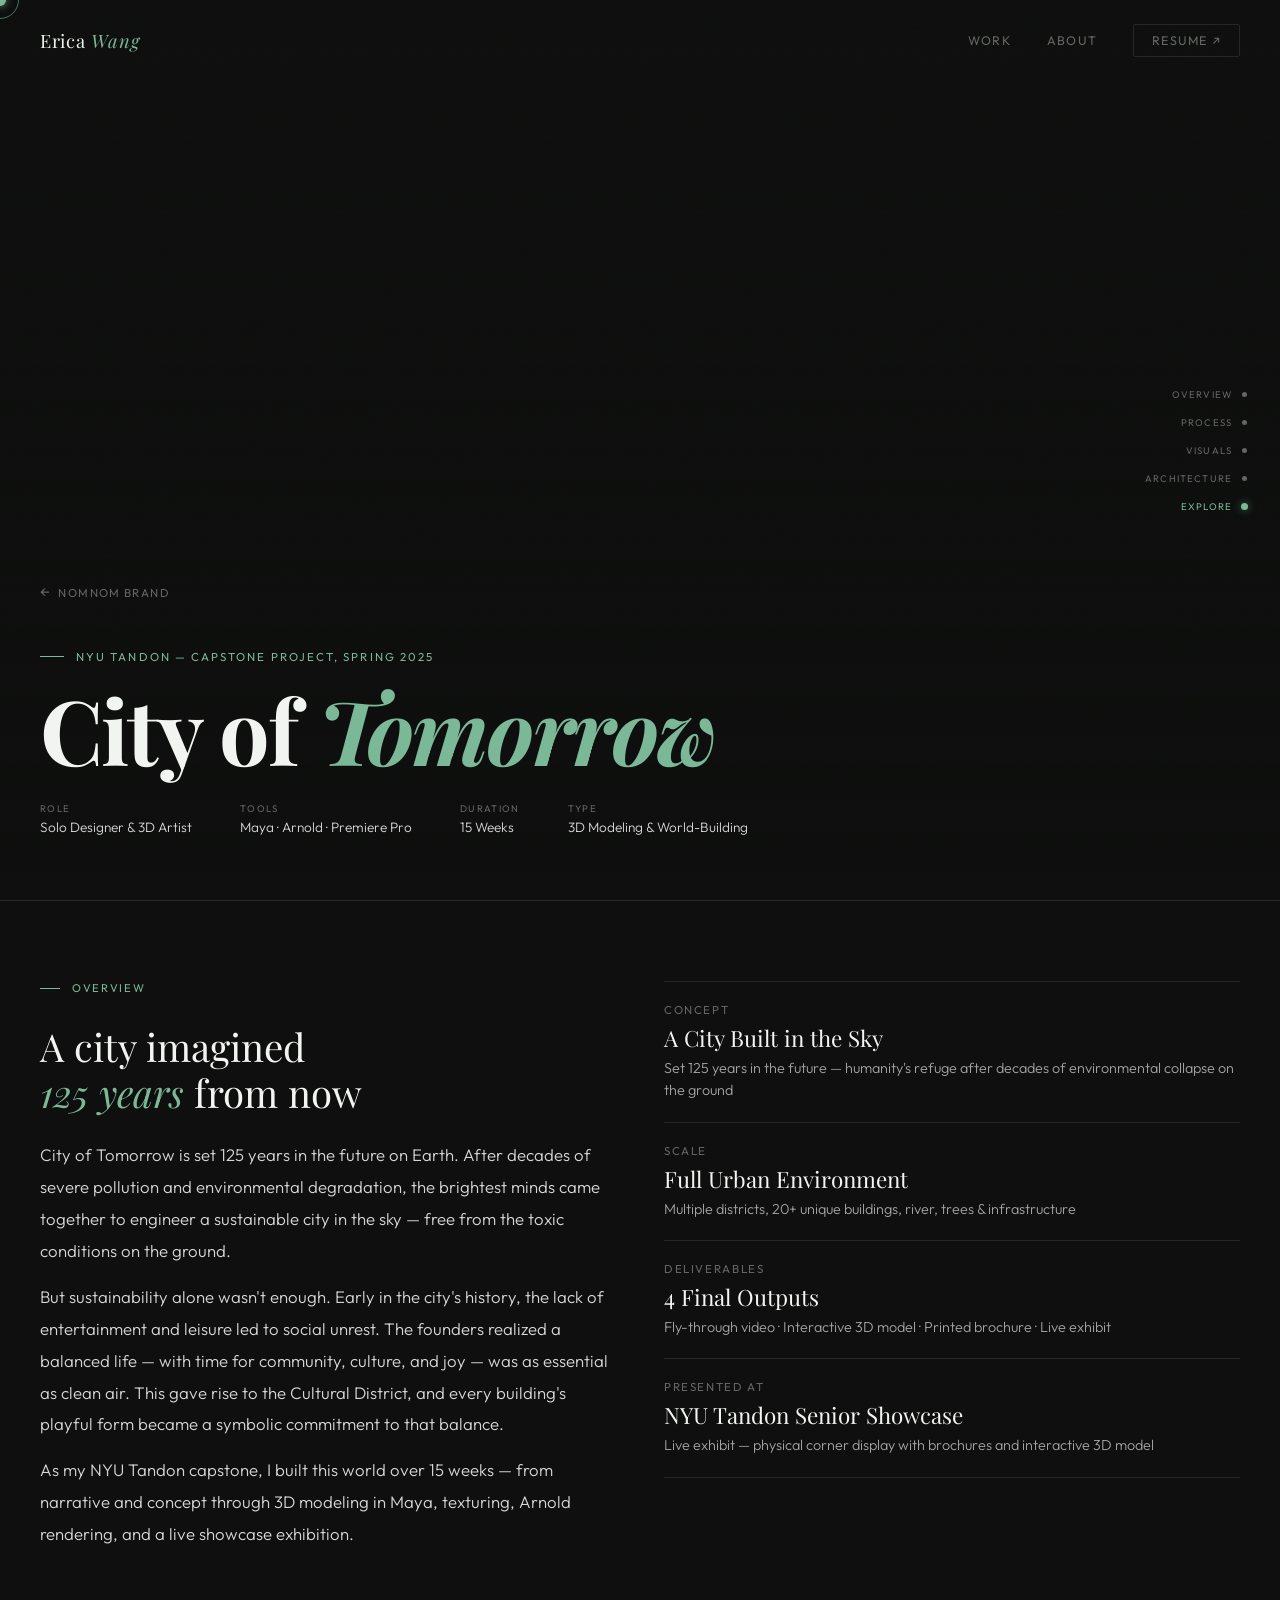
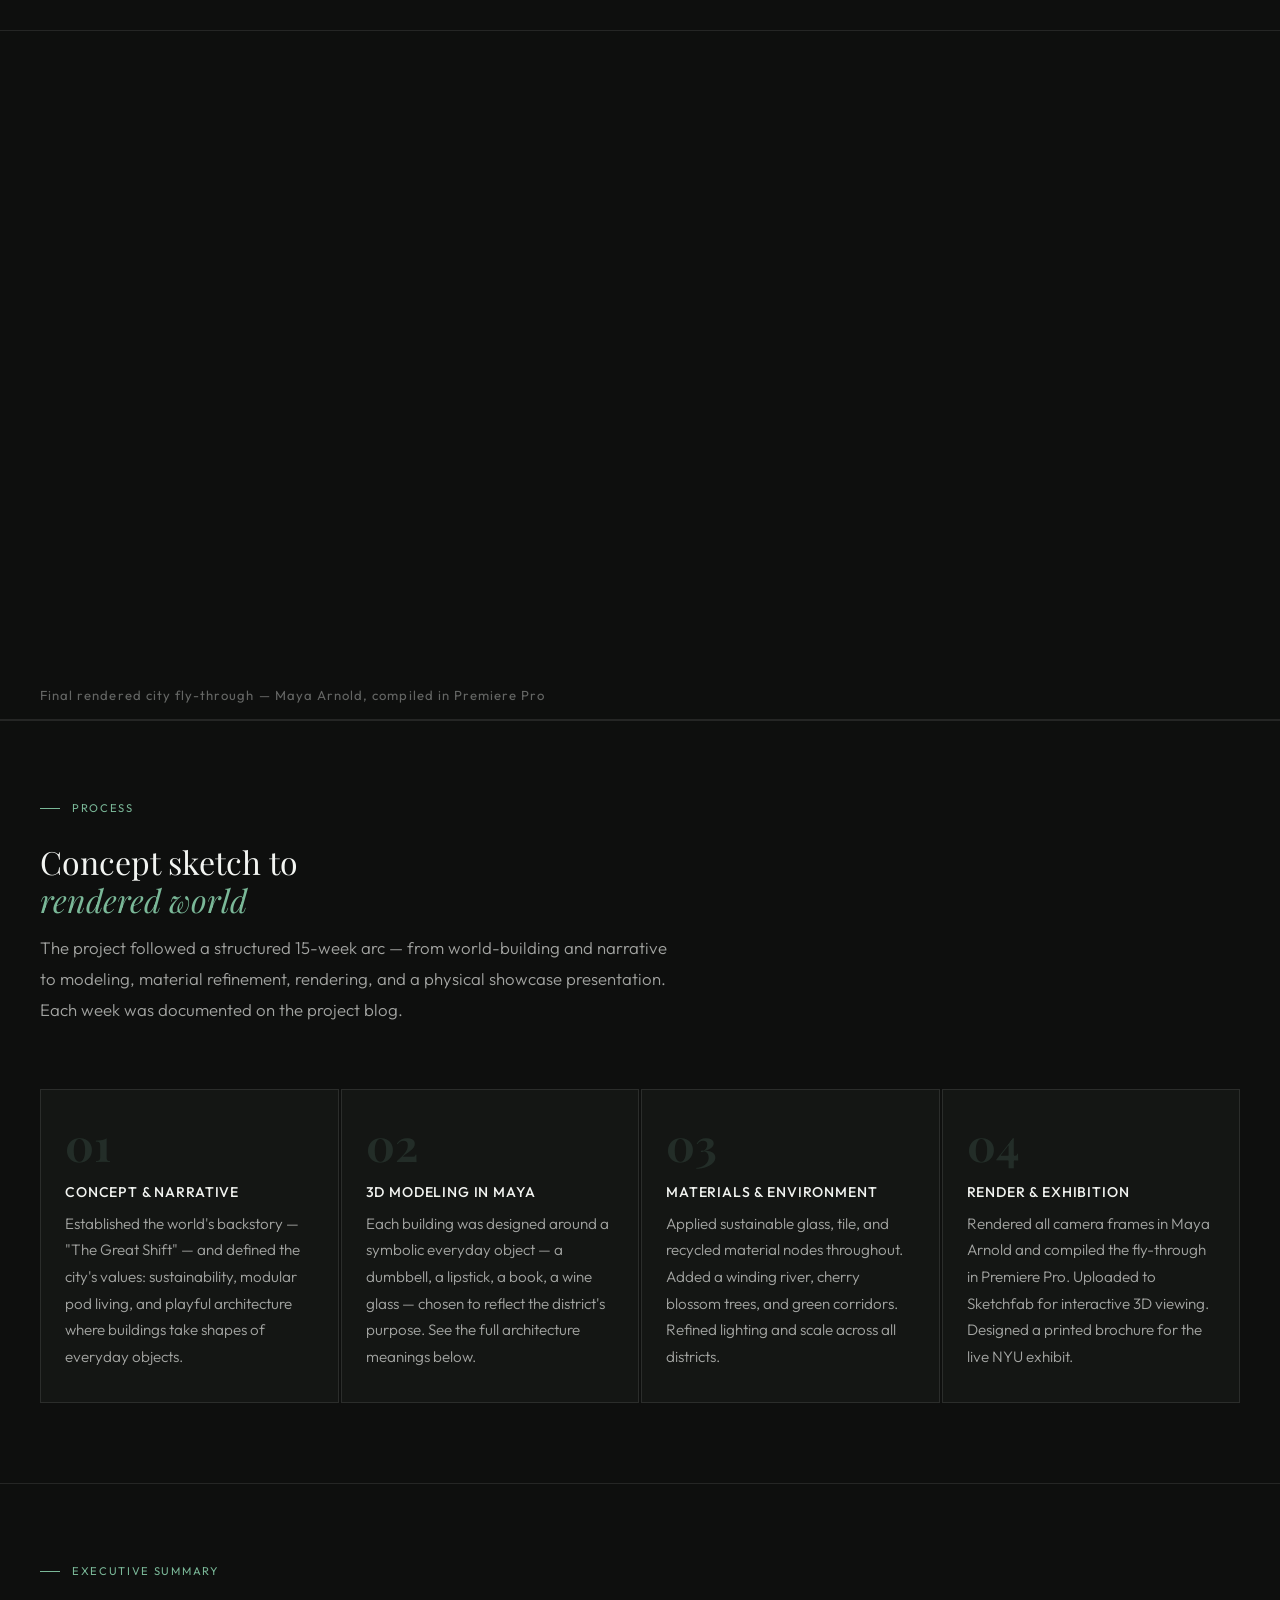
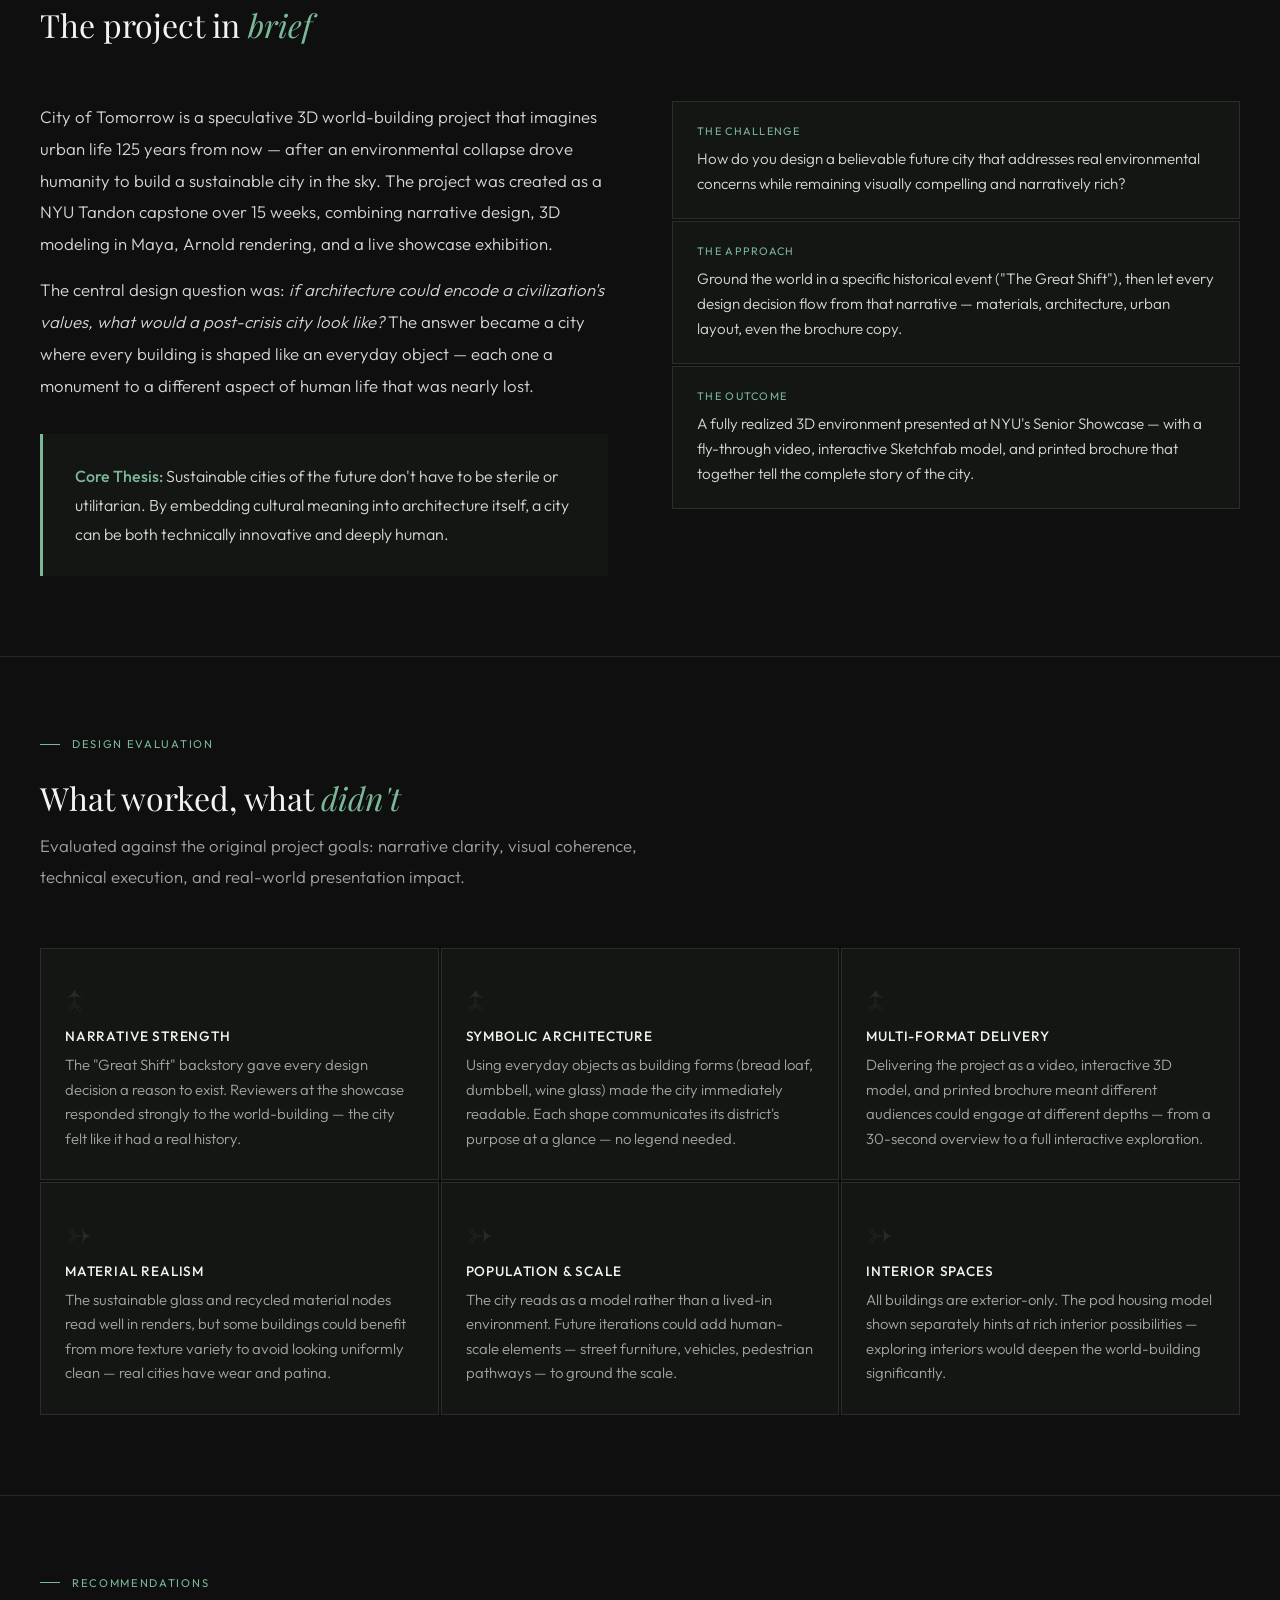
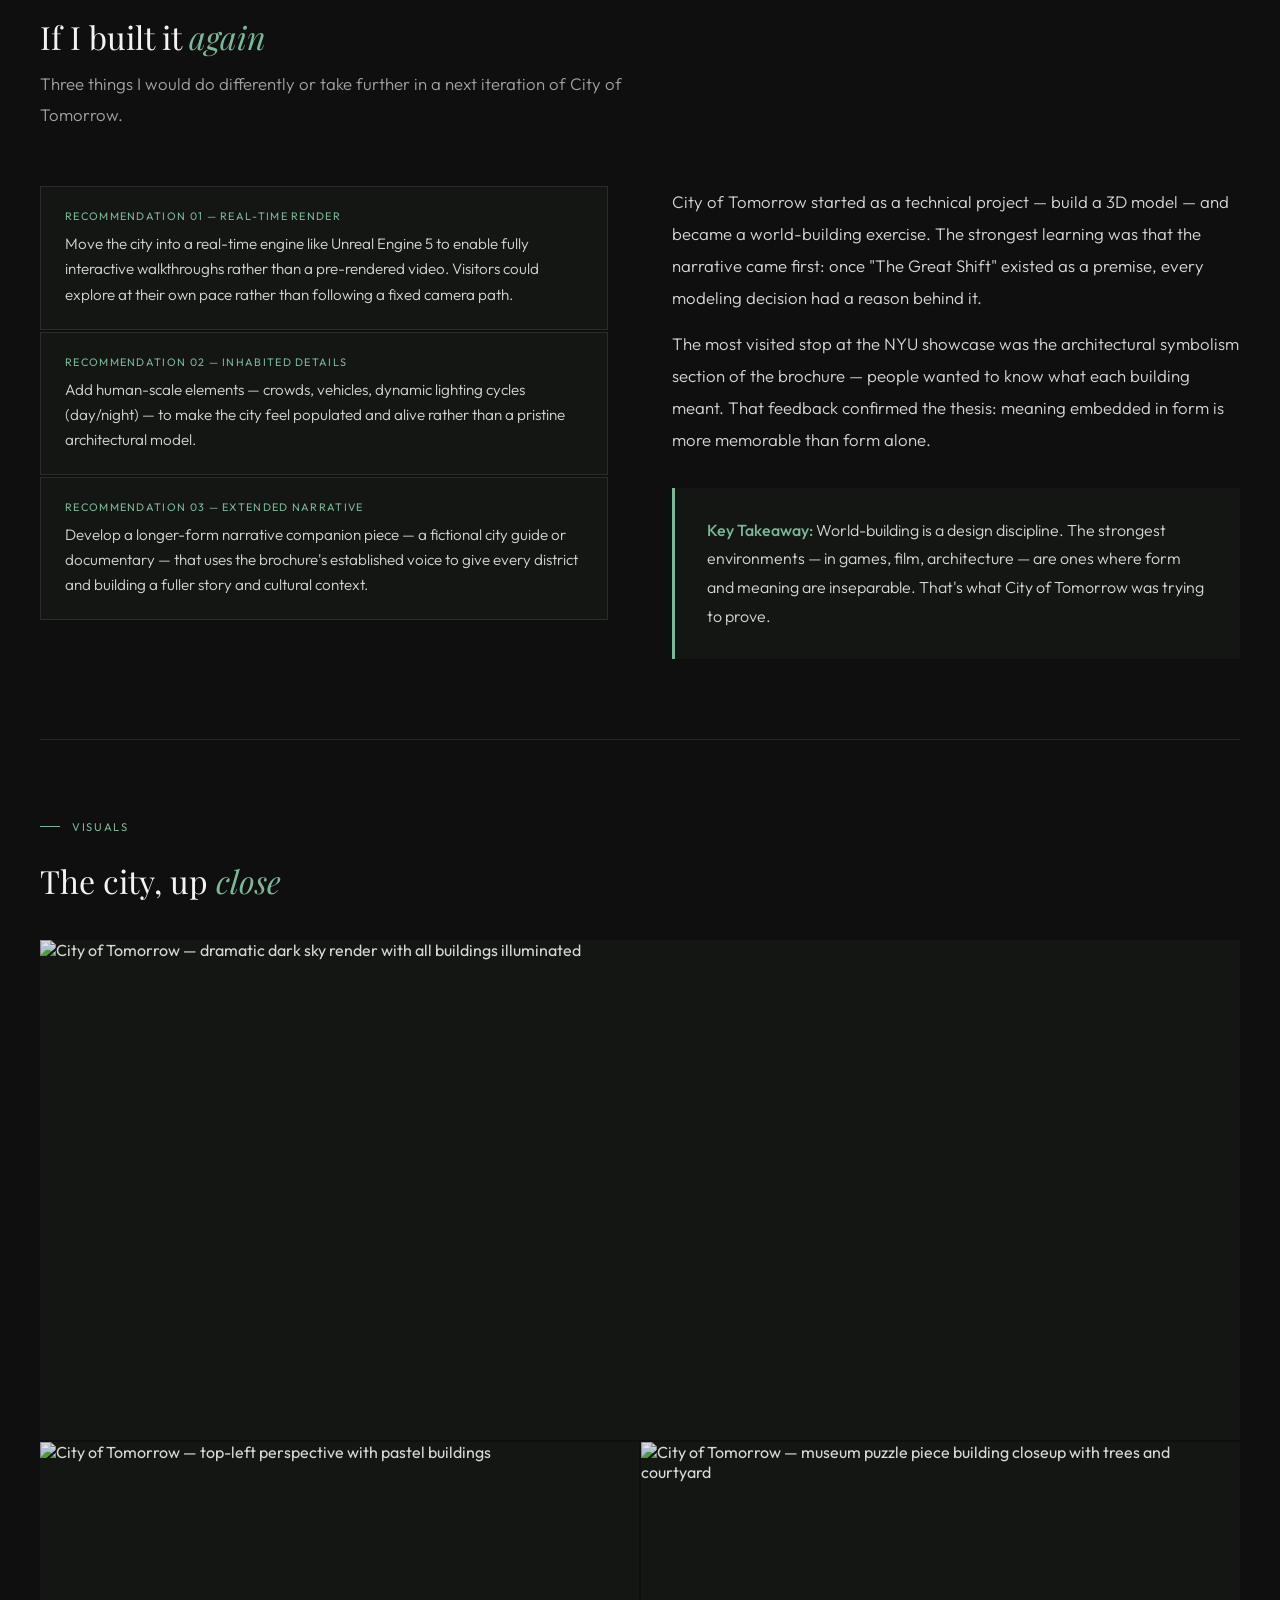
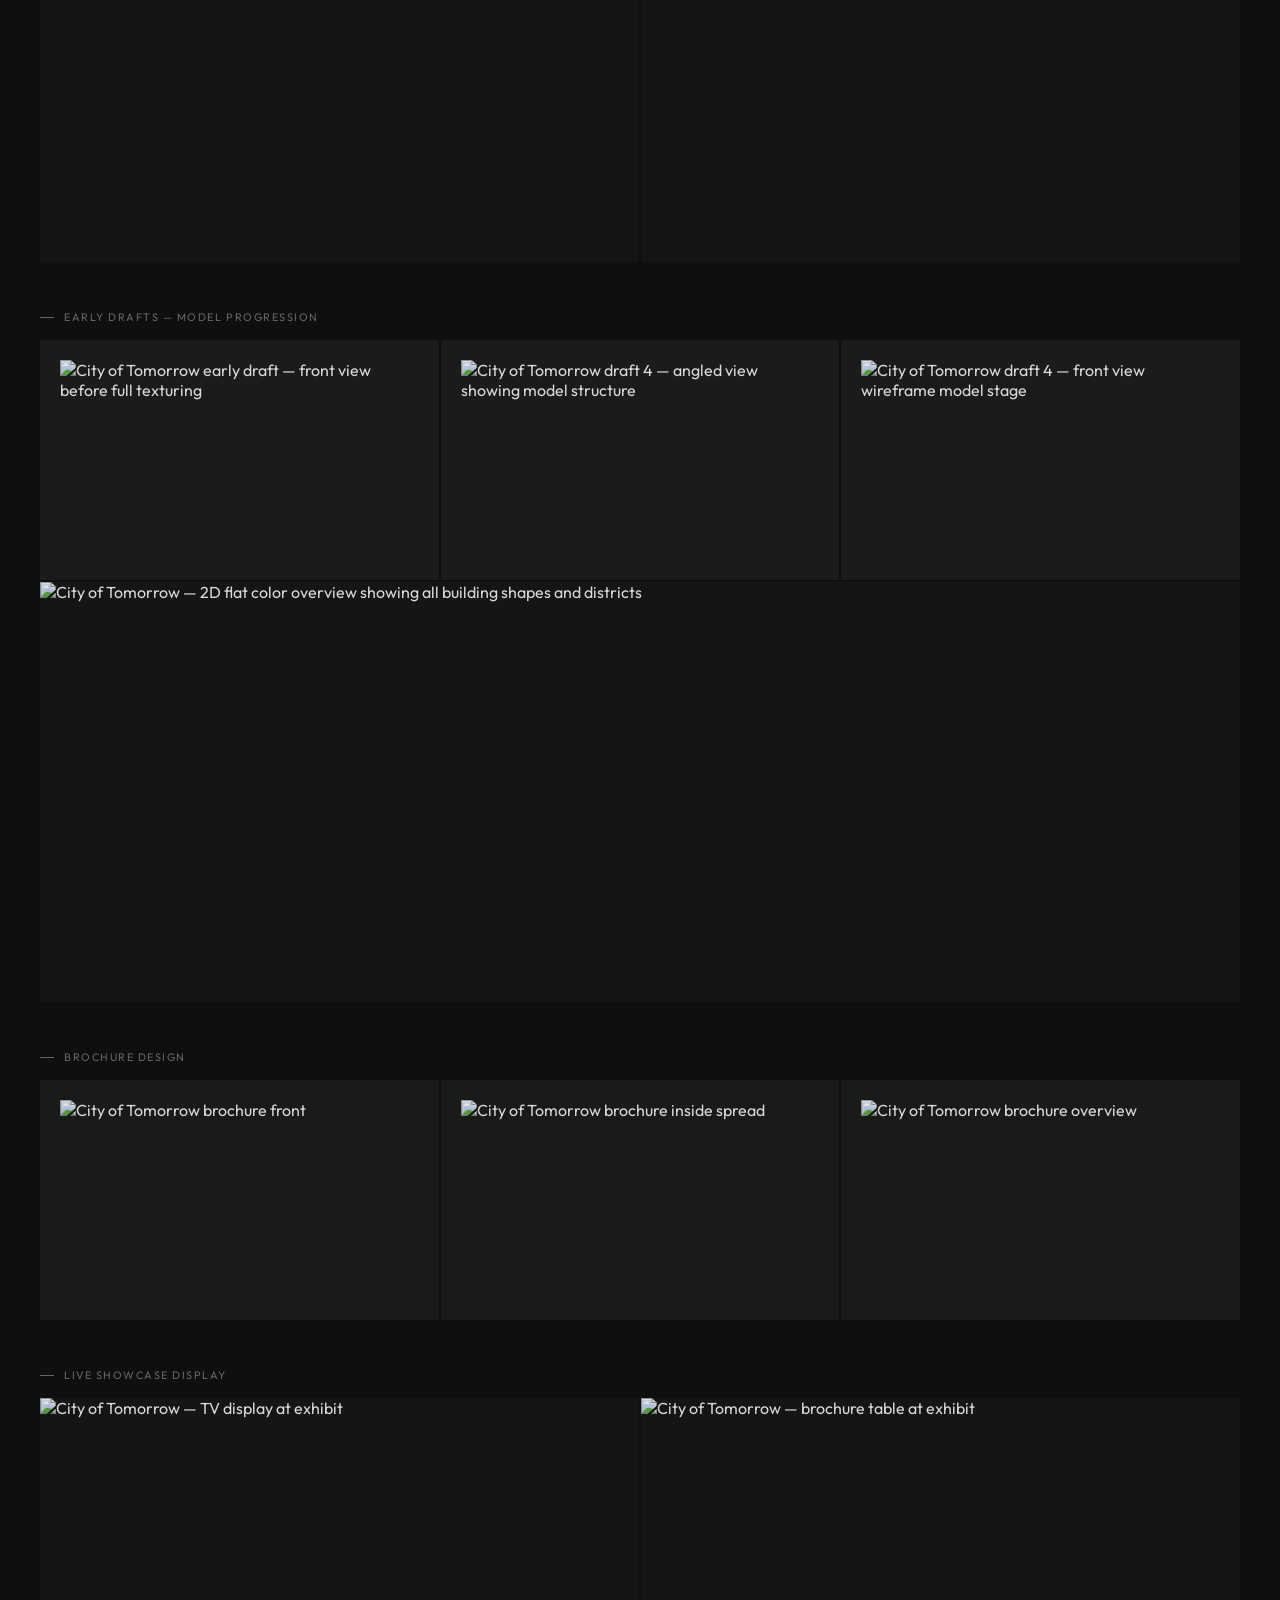
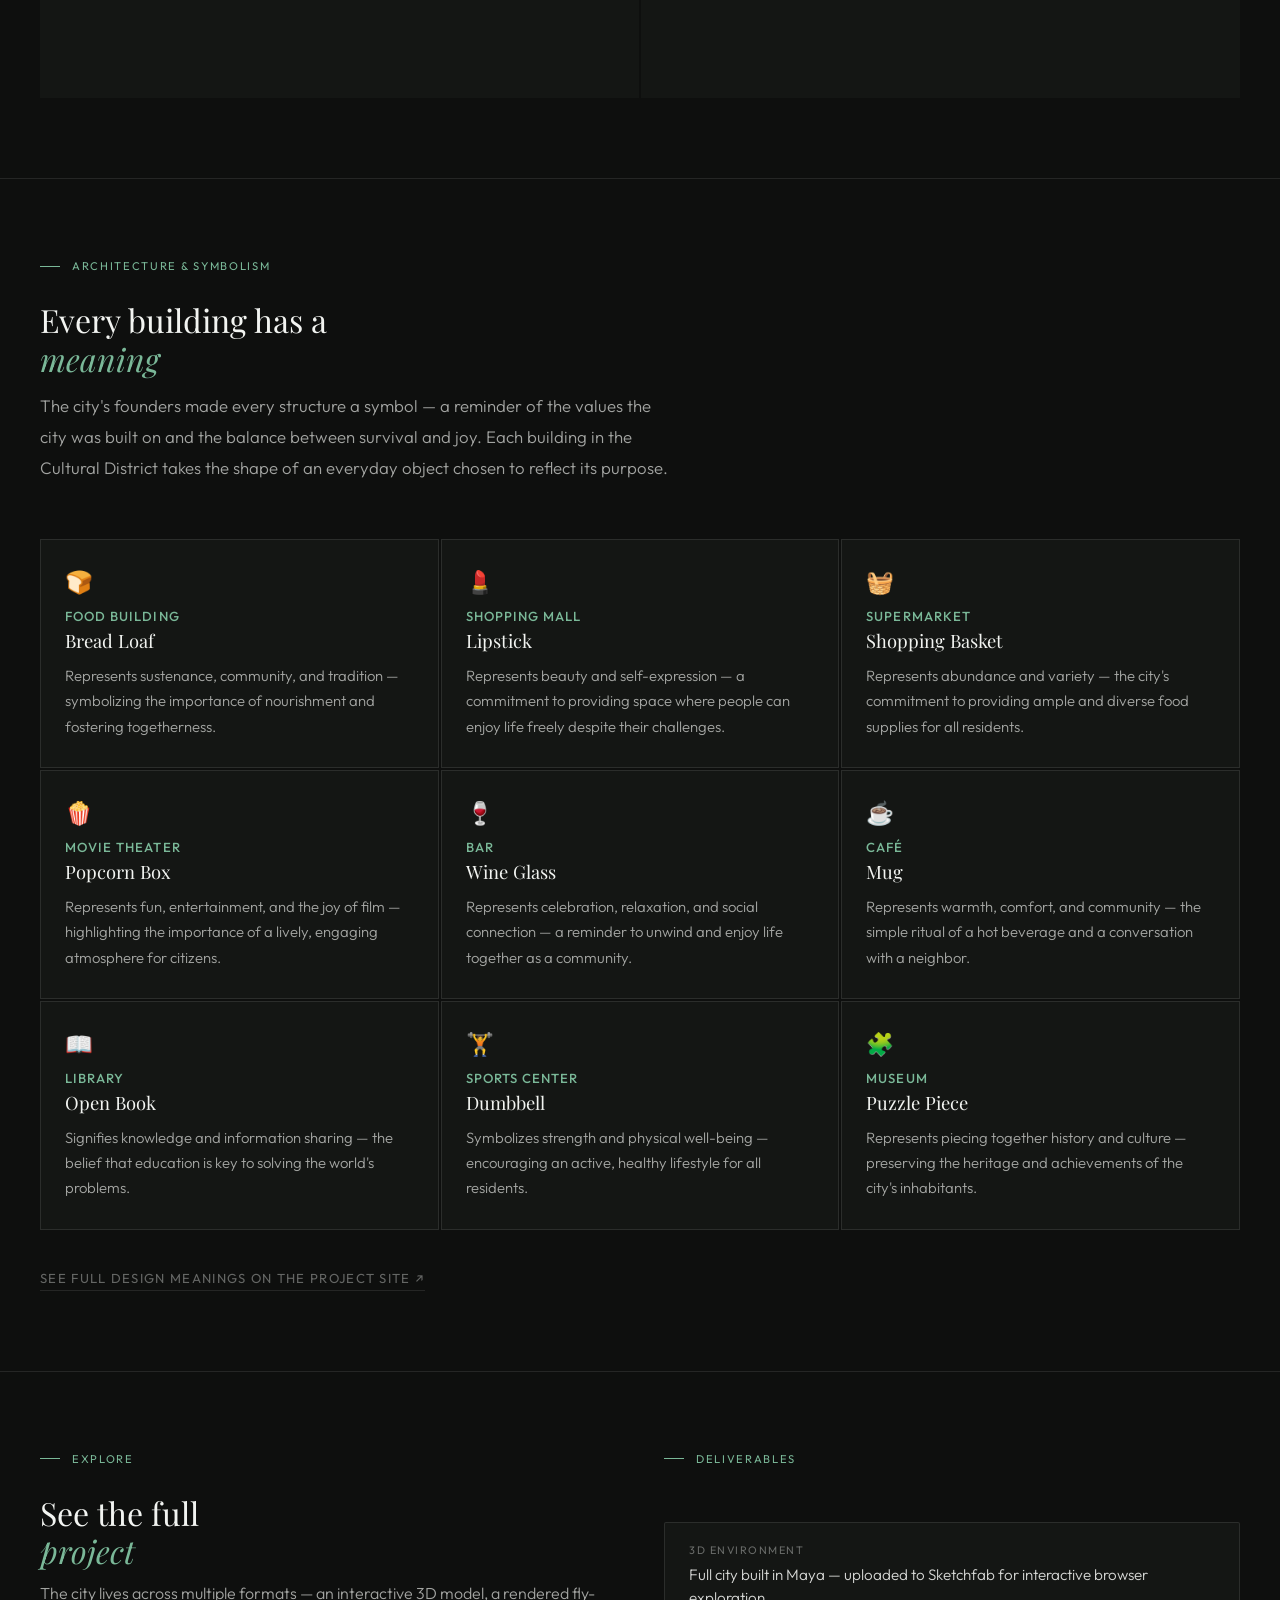
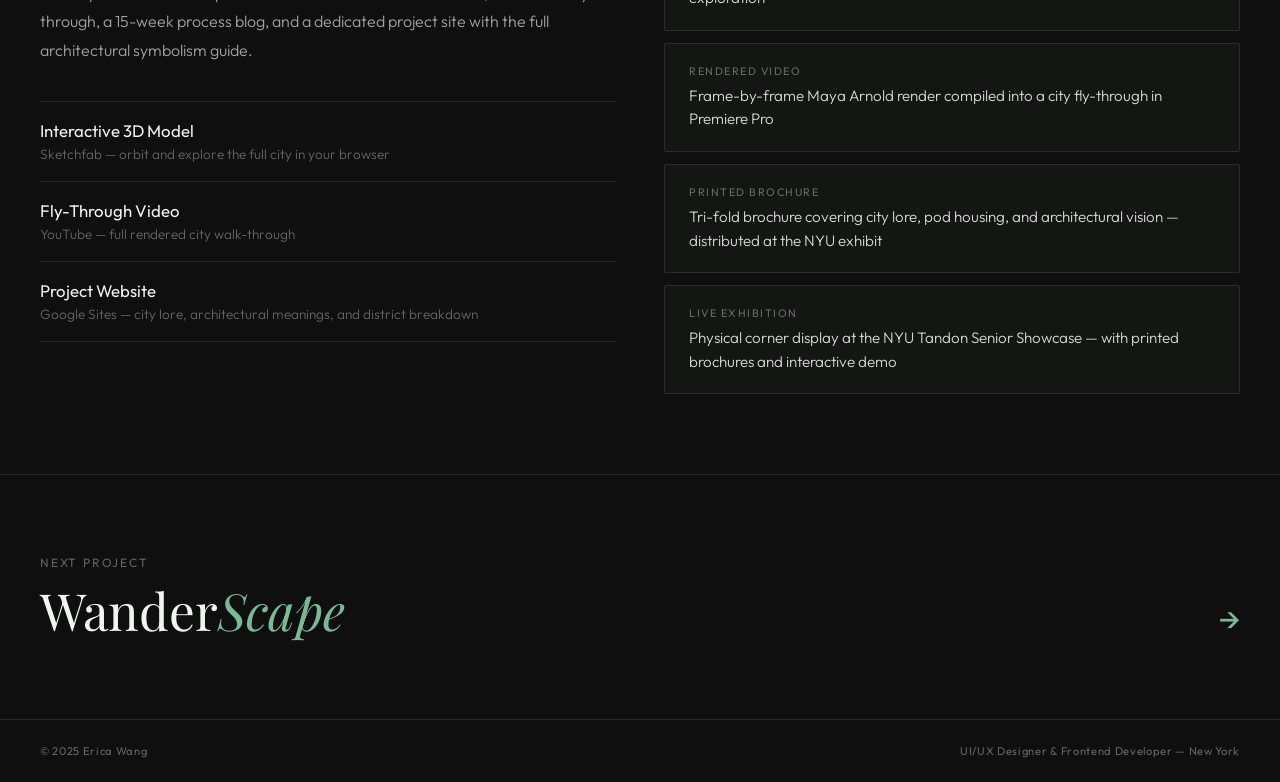
==== CoT.html @ 84511e8d "Add files via upload" ====
<!DOCTYPE html>
<html lang="en">
<head>
  <meta charset="UTF-8">
  <meta name="viewport" content="width=device-width, initial-scale=1.0">
  <title>City of Tomorrow — Erica Wang</title>
  <link href="https://fonts.googleapis.com/css2?family=Playfair+Display:ital,wght@0,400;0,700;1,400;1,700&family=Outfit:wght@300;400;500&display=swap" rel="stylesheet">
  <style>
    *, *::before, *::after { box-sizing: border-box; margin: 0; padding: 0; }
    :root {
      --bg: #0e0f0e; --bg2: #141614; --white: #f2f4f1;
      --text-primary: rgba(242,244,241,0.88); --text-secondary: rgba(242,244,241,0.65);
      --text-tertiary: rgba(242,244,241,0.38); --muted: rgba(242,244,241,0.65);
      --dim: rgba(242,244,241,0.38); --accent: #7ab898;
      --accent-dim: rgba(122,184,152,0.15); --border: rgba(242,244,241,0.1);
    }
    html, body { width: 100%; background: var(--bg); color: var(--white); font-family: 'Outfit', sans-serif; overflow-x: hidden; cursor: auto; }

    /* Cursor */
    .cursor { position: fixed; width: 12px; height: 12px; background: var(--accent); border-radius: 50%; pointer-events: none; z-index: 9999; transform: translate(-50%,-50%); transition: width .18s,height .18s; box-shadow: 0 0 8px rgba(122,184,152,0.8); }
    .cursor-ring { position: fixed; width: 38px; height: 38px; border: 1.5px solid var(--accent); border-radius: 50%; pointer-events: none; z-index: 9998; transform: translate(-50%,-50%); opacity: 0.6; transition: opacity .2s; }
    .cursor.big { width: 18px; height: 18px; }
    .cursor-ring.big { opacity: 0.25; }

    /* Noise */
    body::after { content: ''; position: fixed; inset: 0; pointer-events: none; z-index: 2; opacity: 0.02; background-image: url("data:image/svg+xml,%3Csvg viewBox='0 0 200 200' xmlns='http://www.w3.org/2000/svg'%3E%3Cfilter id='n'%3E%3CfeTurbulence type='fractalNoise' baseFrequency='0.85' numOctaves='4' stitchTiles='stitch'/%3E%3C/filter%3E%3Crect width='100%25' height='100%25' filter='url(%23n)'/%3E%3C/svg%3E"); background-size: 180px; }

    /* ── Sticky Section Nav ── */
    .section-nav {
      position: fixed; right: 33px; top: 50%; transform: translateY(-50%);
      display: flex; flex-direction: column; gap: 16px;
      z-index: 90; align-items: flex-end;
      pointer-events: none;
    }
    .section-nav-item {
      display: flex; align-items: center; gap: 10px;
      cursor: pointer; text-decoration: none;
      color: var(--text-tertiary);
      transition: color .25s;
      pointer-events: auto;
    }
    .section-nav-item:hover { color: var(--accent); }
    .section-nav-item.active { color: var(--accent); }
    .section-nav-item.active .snav-dot { background: var(--accent); box-shadow: 0 0 6px rgba(122,184,152,0.6); transform: scale(1.4); }
    .snav-label {
      font-size: 0.6rem; letter-spacing: 0.12em; text-transform: uppercase;
      opacity: 0.45; transition: opacity .2s;
      white-space: nowrap;
    }
    .section-nav-item:hover .snav-label { opacity: 1; }
    .section-nav-item.active .snav-label { opacity: 1; }
    .snav-dot {
      width: 5px; height: 5px; border-radius: 50%;
      background: var(--text-tertiary); flex-shrink: 0;
      transition: background .25s, box-shadow .25s, transform .25s;
    }
    @media (max-width: 900px) { .section-nav { display: none; } }

    /* Nav */
    nav#nav { position: fixed; top: 0; left: 0; right: 0; display: flex; justify-content: space-between; align-items: center; padding: 28px 56px; z-index: 100; transition: background .3s, border-color .3s, transform .4s ease, opacity .4s ease; }
    nav#nav.scrolled { background: rgba(14,15,14,0.85); backdrop-filter: blur(16px); border-bottom: 1px solid var(--border); }
    nav#nav.hidden { transform: translateY(-100%); opacity: 0; pointer-events: none; }
    .nav-logo { font-family: 'Playfair Display', serif; font-size: 1.15rem; font-weight: 300; letter-spacing: 0.04em; color: var(--white); text-decoration: none; }
    .nav-logo span { color: var(--accent); font-style: italic; }
    .nav-links { display: flex; gap: 36px; align-items: center; }
    .nav-links a { color: var(--text-tertiary); text-decoration: none; font-size: 0.78rem; font-weight: 400; letter-spacing: 0.1em; text-transform: uppercase; transition: color .2s; }
    .nav-links a:hover { color: var(--white); }
    .nav-links .resume-btn { border: 1px solid var(--border); padding: 8px 18px; border-radius: 2px; transition: border-color .2s, color .2s; }
    .nav-links .resume-btn:hover { border-color: var(--accent); color: var(--accent); }

    .page { position: relative; z-index: 3; }

    /* Reveal */
        .reveal { opacity: 0; transform: translateY(24px); transition: opacity .7s ease, transform .7s ease;  }
    .reveal.visible { opacity: 1; transform: translateY(0);  }
    .reveal a, .reveal button { pointer-events: auto; }

    /* Section label */
    .section-label { font-size: 0.7rem; font-weight: 400; letter-spacing: 0.15em; text-transform: uppercase; color: var(--accent); margin-bottom: 28px; display: flex; align-items: center; gap: 12px; }
    .section-label::before { content: ''; width: 20px; height: 1px; background: var(--accent); }

    /* Hero */
    .case-hero { min-height: 100vh; display: flex; flex-direction: column; justify-content: flex-end; padding: 0 56px 80px; position: relative; overflow: hidden; }
    .case-hero-video { position: absolute; inset: 0; width: 100%; height: 100%; object-fit: cover; z-index: 0; opacity: 0.5; pointer-events: none; }
    .case-hero-bg { position: absolute; inset: 0; z-index: 1; pointer-events: none; background: linear-gradient(to bottom, rgba(14,15,14,0.2) 0%, rgba(14,15,14,0.65) 60%, var(--bg) 100%); }
    .case-hero-content { position: relative; z-index: 2; max-width: 900px; }
    .back-link { display: inline-flex; align-items: center; gap: 8px; font-size: 0.72rem; letter-spacing: 0.12em; text-transform: uppercase; color: var(--text-tertiary); text-decoration: none; transition: color .2s; margin-bottom: 48px; cursor: pointer; }
    .back-link:hover { color: var(--accent); }
    .back-link::before { content: '←'; font-size: 0.9rem; }
    .case-eyebrow { font-size: 0.72rem; font-weight: 400; letter-spacing: 0.18em; text-transform: uppercase; color: var(--accent); margin-bottom: 20px; display: flex; align-items: center; gap: 12px; opacity: 0; animation: fadeUp .7s ease .2s forwards; }
    .case-eyebrow::before { content: ''; width: 24px; height: 1px; background: var(--accent); }
    .case-title { font-family: 'Playfair Display', serif; font-size: clamp(3rem, 7vw, 6.5rem); font-weight: 700; line-height: 1.0; letter-spacing: -0.02em; margin-bottom: 28px; opacity: 0; animation: fadeUp .7s ease .35s forwards; }
    .case-title em { font-style: italic; color: var(--accent); }
    .case-hero-meta { display: flex; gap: 48px; flex-wrap: wrap; opacity: 0; animation: fadeUp .7s ease .55s forwards; }
    .meta-item { display: flex; flex-direction: column; gap: 4px; }
    .meta-label { font-size: 0.6rem; letter-spacing: 0.14em; text-transform: uppercase; color: var(--text-tertiary); }
    .meta-value { font-size: 0.85rem; font-weight: 300; color: var(--text-primary); }

    @keyframes fadeUp { from { opacity: 0; transform: translateY(22px); } to { opacity: 1; transform: translateY(0); } }

    /* Overview */
    .case-overview { padding: 100px 56px; display: grid; grid-template-columns: 1fr 1fr; gap: 80px; align-items: start; border-top: 1px solid var(--border); }
    .overview-heading { font-family: 'Playfair Display', serif; font-size: clamp(2rem, 3vw, 2.8rem); font-weight: 300; line-height: 1.2; margin-bottom: 24px; }
    .overview-heading em { font-style: italic; color: var(--accent); }
    .overview-text { font-size: 1.05rem; font-weight: 300; color: var(--text-primary); line-height: 1.9; }
    .overview-text + .overview-text { margin-top: 14px; }
    .overview-stats { display: flex; flex-direction: column; gap: 0; }
    .stat-row { padding: 20px 0; border-bottom: 1px solid var(--border); }
    .stat-row:first-child { border-top: 1px solid var(--border); }
    .stat-label { font-size: 0.72rem; letter-spacing: 0.14em; text-transform: uppercase; color: var(--text-tertiary); margin-bottom: 6px; }
    .stat-value { font-family: 'Playfair Display', serif; font-size: 1.4rem; font-weight: 300; color: var(--white); }
    .stat-sub { font-size: 0.9rem; font-weight: 300; color: var(--text-secondary); margin-top: 4px; line-height: 1.55; }

    /* Full media */
    .case-media-full { width: 100%; border-top: 1px solid var(--border); }
    .case-media-full video, .case-media-full img { width: 100%; display: block; max-height: 680px; object-fit: cover; }
    .media-caption { padding: 16px 56px; font-size: 0.82rem; letter-spacing: 0.08em; color: var(--text-tertiary); border-bottom: 1px solid var(--border); }

    /* Process */
    .case-process { padding: 100px 56px; border-top: 1px solid var(--border); }
    .process-intro { max-width: 640px; margin-bottom: 64px; }
    .process-intro h2 { font-family: 'Playfair Display', serif; font-size: clamp(1.8rem, 2.5vw, 2.4rem); font-weight: 300; line-height: 1.2; margin-bottom: 12px; }
    .process-intro h2 em { font-style: italic; color: var(--accent); }
    .process-intro p { font-size: 1.05rem; font-weight: 300; color: var(--text-secondary); line-height: 1.85; }
    .process-steps { display: grid; grid-template-columns: repeat(4, 1fr); gap: 2px; }
    .process-step { padding: 32px 24px; border: 1px solid var(--border); background: var(--bg2); transition: border-color .25s; }
    .process-step:hover { border-color: rgba(122,184,152,0.35); }
    .step-num { font-family: 'Playfair Display', serif; font-size: 2.8rem; font-weight: 700; color: rgba(122,184,152,0.15); line-height: 1; margin-bottom: 16px; }
    .step-title { font-size: 0.88rem; font-weight: 500; letter-spacing: 0.06em; text-transform: uppercase; color: var(--white); margin-bottom: 10px; }
    .step-desc { font-size: 0.95rem; font-weight: 300; color: var(--text-secondary); line-height: 1.75; }

    /* Gallery */
    .case-gallery { padding: 0 56px 100px; }
    .gallery-header { padding: 80px 0 40px; border-top: 1px solid var(--border); }
    .gallery-header h2 { font-family: 'Playfair Display', serif; font-size: clamp(1.8rem, 2.5vw, 2.4rem); font-weight: 300; line-height: 1.2; }
    .gallery-header h2 em { font-style: italic; color: var(--accent); }
    .gallery-grid { display: grid; grid-template-columns: 1fr 1fr; gap: 2px; }
    .gallery-item { overflow: hidden; background: var(--bg2); }
    .gallery-item img { width: 100%; height: 300px; object-fit: cover; display: block; transition: transform .5s ease, opacity .3s; opacity: 0.88; }
    .gallery-item img:hover { transform: scale(1.03); opacity: 1; }
    .gallery-item.wide { grid-column: 1 / -1; }
    .gallery-item.wide img { height: 500px; object-fit: cover; }
    .gallery-item.tall img { height: 420px; }
    /* Brochure items smaller */
    .gallery-item.brochure img { height: 220px; object-fit: contain; background: #1a1c1a; padding: 16px; }
    /* 3-col grid for brochures */
    .gallery-grid-three { display: grid; grid-template-columns: 1fr 1fr 1fr; gap: 2px; margin-top: 2px; }
    .gallery-grid-three .gallery-item { overflow: hidden; background: #1a1c1a; }
    .gallery-grid-three .gallery-item img { width: 100%; height: 240px; object-fit: contain; padding: 20px; display: block; transition: transform .5s ease, opacity .3s; opacity: 0.88; }
    .gallery-grid-three .gallery-item img:hover { transform: scale(1.03); opacity: 1; }
    /* Showcase subsection */
    .gallery-sub-label { font-size: 0.68rem; letter-spacing: 0.14em; text-transform: uppercase; color: var(--text-tertiary); margin: 48px 0 16px; display: flex; align-items: center; gap: 10px; }
    .gallery-sub-label::before { content: ''; width: 14px; height: 1px; background: var(--text-tertiary); }

    /* Links */
    .case-links { padding: 100px 56px; border-top: 1px solid var(--border); display: grid; grid-template-columns: 1fr 1fr; gap: 80px; align-items: start; }
    .links-heading { font-family: 'Playfair Display', serif; font-size: clamp(1.8rem, 2.5vw, 2.4rem); font-weight: 300; line-height: 1.2; margin-bottom: 8px; }
    .links-heading em { font-style: italic; color: var(--accent); }
    .links-sub { font-size: 1rem; font-weight: 300; color: var(--text-secondary); line-height: 1.8; margin-bottom: 36px; }
    .link-list { display: flex; flex-direction: column; }
        .link-item { display: flex; align-items: center; justify-content: space-between; padding: 18px 0; border-bottom: 1px solid var(--border); user-select: none; -webkit-user-select: none; transition: padding-left .2s; cursor: pointer !important; pointer-events: auto !important; position: relative; z-index: 5; }
    .link-item:first-child { border-top: 1px solid var(--border); }
    .link-item:hover { padding-left: 10px; background: rgba(122,184,152,0.03); }
    .link-item-left { display: flex; flex-direction: column; gap: 4px; }
    .link-item-title { font-size: 1.05rem; font-weight: 400; color: var(--white); transition: color .2s; }
    .link-item:hover .link-item-title { color: var(--accent); }
    .link-item-desc { font-size: 0.85rem; font-weight: 300; color: var(--text-tertiary); }
    .link-arrow { color: var(--accent); opacity: 0; transition: opacity .2s, transform .2s; }
    .link-item:hover .link-arrow { opacity: 1; transform: translateX(-4px); }
    .link-list { display: flex; flex-direction: column; pointer-events: auto !important; }
    .deliverables { display: flex; flex-direction: column; gap: 12px; margin-top: 56px; }
    .deliverable-item { padding: 20px 24px; border: 1px solid var(--border); border-radius: 2px; background: var(--bg2); transition: border-color .25s; }
    .deliverable-item:hover { border-color: rgba(122,184,152,0.3); }
    .deliverable-label { font-size: 0.68rem; letter-spacing: 0.14em; text-transform: uppercase; color: var(--text-tertiary); margin-bottom: 6px; }
    .deliverable-value { font-size: 0.95rem; font-weight: 300; color: var(--text-primary); line-height: 1.55; }

    /* Architecture & Symbolism */
    .case-arch { padding: 100px 56px; border-top: 1px solid var(--border); }
    .arch-intro { max-width: 640px; margin-bottom: 56px; }
    .arch-intro h2 { font-family: 'Playfair Display', serif; font-size: clamp(1.8rem, 2.5vw, 2.4rem); font-weight: 300; line-height: 1.2; margin-bottom: 12px; }
    .arch-intro h2 em { font-style: italic; color: var(--accent); }
    .arch-intro p { font-size: 1.05rem; font-weight: 300; color: var(--text-secondary); line-height: 1.85; }
    .arch-grid { display: grid; grid-template-columns: repeat(3, 1fr); gap: 2px; }
    .arch-card { padding: 28px 24px; border: 1px solid var(--border); background: var(--bg2); transition: border-color .25s; }
    .arch-card:hover { border-color: rgba(122,184,152,0.35); }
    .arch-shape { font-size: 1.4rem; margin-bottom: 12px; }
    .arch-building { font-size: 0.82rem; font-weight: 500; letter-spacing: 0.08em; text-transform: uppercase; color: var(--accent); margin-bottom: 4px; }
    .arch-form { font-family: 'Playfair Display', serif; font-size: 1.15rem; font-weight: 300; color: var(--white); margin-bottom: 10px; }
    .arch-meaning { font-size: 0.93rem; font-weight: 300; color: var(--text-secondary); line-height: 1.7; }
    .arch-site-link { display: inline-flex; align-items: center; gap: 8px; margin-top: 40px; font-size: 0.82rem; letter-spacing: 0.1em; text-transform: uppercase; color: var(--text-tertiary); text-decoration: none; border-bottom: 1px solid var(--border); padding-bottom: 4px; transition: color .2s, border-color .2s; }
    .arch-site-link:hover { color: var(--accent); border-color: var(--accent); }

    @media (max-width: 1280px) { .case-arch { padding: 80px 40px; } }
    @media (max-width: 900px) { .arch-grid { grid-template-columns: 1fr 1fr; } }
    @media (max-width: 640px) { .case-arch { padding: 60px 24px; } .arch-grid { grid-template-columns: 1fr; } }
    /* Next project */
    .case-next { padding: 80px 56px 100px; border-top: 1px solid var(--border); display: flex; justify-content: space-between; align-items: flex-end; }
    .next-label { font-size: 0.75rem; letter-spacing: 0.15em; text-transform: uppercase; color: var(--text-tertiary); margin-bottom: 12px; }
    .next-title { font-family: 'Playfair Display', serif; font-size: clamp(2rem, 4vw, 3.5rem); font-weight: 300; line-height: 1.1; color: var(--white); text-decoration: none; display: block; transition: color .2s; }
    .next-title:hover { color: var(--accent); }
    .next-arrow { font-size: 2rem; color: var(--accent); }

    /* Footer */
    footer { padding: 24px 56px; border-top: 1px solid var(--border); display: flex; justify-content: space-between; align-items: center; }
    footer span { font-size: 0.7rem; color: var(--text-tertiary); letter-spacing: 0.06em; }

    /* Responsive */
    @media (max-width: 1280px) {
      nav#nav { padding: 24px 40px; } .case-hero { padding: 0 40px 64px; }
      .case-overview { padding: 80px 40px; gap: 48px; } .case-process { padding: 80px 40px; }
      .case-gallery { padding: 0 40px 80px; } .case-links { padding: 80px 40px; gap: 48px; }
      .case-next { padding: 80px 40px; } .media-caption { padding: 16px 40px; } footer { padding: 24px 40px; }
    }
    @media (max-width: 900px) {
      .case-overview { grid-template-columns: 1fr; gap: 40px; }
      .case-links { grid-template-columns: 1fr; gap: 40px; }
      .process-steps { grid-template-columns: 1fr 1fr; }
      .gallery-grid { grid-template-columns: 1fr; }
      .gallery-grid-three { grid-template-columns: 1fr; }
      .gallery-item.wide { grid-column: 1; }
      .gallery-item img, .gallery-item.wide img { height: 280px; }
      .deliverables { margin-top: 0; }
    }
    @media (max-width: 640px) {
      .cursor, .cursor-ring { display: none; } body { cursor: auto; }
      nav#nav { padding: 20px 24px; } .nav-links { gap: 20px; }
      .case-hero { padding: 0 24px 48px; } .case-hero-meta { gap: 24px; }
      .case-overview { padding: 60px 24px; } .case-process { padding: 60px 24px; }
      .process-steps { grid-template-columns: 1fr; }
      .case-gallery { padding: 0 24px 60px; } .gallery-header { padding: 60px 0 32px; }
      .case-links { padding: 60px 24px; } .case-next { padding: 60px 24px 80px; flex-direction: column; align-items: flex-start; gap: 16px; }
      .media-caption { padding: 12px 24px; } footer { padding: 20px 24px; flex-direction: column; gap: 8px; text-align: center; }
    }
  
    /* ── Cursor Fix: body uses auto so browser hit-testing works fully.
       Custom JS cursor still renders on top. Only suppress native cursor
       on non-interactive surface elements. ── */
    .page, .case-hero, .case-overview, .case-process,
    .case-gallery, .case-links, .case-next, footer,
    .case-values, .case-mark, .case-colors, .case-type,
    .case-research, .case-features, .case-solutions,
    .case-prototype, .case-decisions, .case-problem,
    .case-arch { cursor: none; }
    a, button, [role="button"], div.link-item,
    .process-step, .feature-card, .value-card,
    .insight-item, .decision-item, .research-card,
    .deliverable-item, .arch-card, .swatch,
    .nav-links a, .nav-logo, .back-link,
    .next-title, .section-nav-item, .pdf-open-btn,
    .pdf-btn, .pdf-close, .arch-site-link { cursor: pointer !important; pointer-events: auto !important; }
    iframe { cursor: auto !important; pointer-events: auto !important; }
    @media (max-width: 640px) { .cursor, .cursor-ring { display: none; } body { cursor: auto !important; } }

    /* ── Case Study Depth Sections ── */
    .case-study-section { padding: 100px 56px; border-top: 1px solid var(--border); }
    .cs-intro { max-width: 640px; margin-bottom: 56px; }
    .cs-intro h2 { font-family: 'Playfair Display', serif; font-size: clamp(1.8rem,2.5vw,2.4rem); font-weight: 300; line-height: 1.2; margin-bottom: 12px; }
    .cs-intro h2 em { font-style: italic; color: var(--accent); }
    .cs-intro p { font-size: 1.05rem; font-weight: 300; color: var(--text-secondary); line-height: 1.85; }
    .cs-two-col { display: grid; grid-template-columns: 1fr 1fr; gap: 64px; align-items: start; }
    .cs-body { font-size: 1.05rem; font-weight: 300; color: var(--text-primary); line-height: 1.9; }
    .cs-body + .cs-body { margin-top: 14px; }
    .cs-callout { padding: 28px 32px; border-left: 3px solid var(--accent); background: var(--bg2); margin-top: 32px; border-radius: 0 2px 2px 0; }
    .cs-callout p { font-size: 1rem; font-weight: 300; color: var(--text-primary); line-height: 1.8; }
    .cs-callout strong { color: var(--accent); font-weight: 500; }
    .cs-findings { display: flex; flex-direction: column; gap: 2px; }
    .cs-finding { padding: 22px 24px; border: 1px solid var(--border); background: var(--bg2); transition: border-color .25s; }
    .cs-finding:hover { border-color: rgba(122,184,152,0.35); }
    .cs-finding-label { font-size: 0.68rem; letter-spacing: 0.12em; text-transform: uppercase; color: var(--accent); margin-bottom: 8px; }
    .cs-finding-text { font-size: 0.95rem; font-weight: 300; color: var(--text-primary); line-height: 1.65; }
    .cs-rec-grid { display: grid; grid-template-columns: repeat(3,1fr); gap: 2px; }
    .cs-rec { padding: 28px 24px; border: 1px solid var(--border); background: var(--bg2); transition: border-color .25s; }
    .cs-rec:hover { border-color: rgba(122,184,152,0.35); }
    .cs-rec-num { font-family: 'Playfair Display', serif; font-size: 2.4rem; font-weight: 700; color: rgba(122,184,152,0.15); line-height: 1; margin-bottom: 12px; }
    .cs-rec-title { font-size: 0.85rem; font-weight: 500; letter-spacing: 0.06em; text-transform: uppercase; color: var(--white); margin-bottom: 8px; }
    .cs-rec-text { font-size: 0.93rem; font-weight: 300; color: var(--text-secondary); line-height: 1.65; }
    @media (max-width: 1280px) { .case-study-section { padding: 80px 40px; } }
    @media (max-width: 900px) { .cs-two-col { grid-template-columns: 1fr; gap: 40px; } .cs-rec-grid { grid-template-columns: 1fr 1fr; } }
    @media (max-width: 640px) { .case-study-section { padding: 60px 24px; } .cs-rec-grid { grid-template-columns: 1fr; } }
  </style>
</head>
<body>

<div class="cursor" id="cursor"></div>
<div class="cursor-ring" id="cursorRing"></div>

<div class="page">

  <!-- Sticky Section Nav -->
  <nav class="section-nav" id="sectionNav">
    <a href="#section-overview" class="section-nav-item" data-section="section-overview">
      <span class="snav-label">Overview</span><span class="snav-dot"></span>
    </a>
    <a href="#section-process" class="section-nav-item" data-section="section-process">
      <span class="snav-label">Process</span><span class="snav-dot"></span>
    </a>
    <a href="#section-visuals" class="section-nav-item" data-section="section-visuals">
      <span class="snav-label">Visuals</span><span class="snav-dot"></span>
    </a>
    <a href="#section-arch" class="section-nav-item" data-section="section-arch">
      <span class="snav-label">Architecture</span><span class="snav-dot"></span>
    </a>
    <a href="#section-explore" class="section-nav-item" data-section="section-explore">
      <span class="snav-label">Explore</span><span class="snav-dot"></span>
    </a>
  </nav>

  <nav id="nav">
    <a href="index.html" class="nav-logo">Erica <span>Wang</span></a>
    <div class="nav-links">
      <a href="index.html#work" >Work</a>
      <a href="index.html#about">About</a>
      <a href="pdf/1775328890690_Erica_Wang_Resume.pdf" target="_blank" class="resume-btn">Resume ↗</a>
    </div>
  </nav>

  <!-- Hero -->
  <section class="case-hero">
    <video class="case-hero-video" autoplay muted playsinline loop>
      <source src="videos/CityofTomorrowFinal.mp4" type="video/mp4">
    </video>
    <div class="case-hero-bg"></div>
    <div class="case-hero-content">
      <a href="NomNom.html" class="back-link" onclick="window.location.href='NomNom.html';return false;">NomNom Brand</a>
      <div class="case-eyebrow">NYU Tandon — Capstone Project, Spring 2025</div>
      <h1 class="case-title">City of <em>Tomorrow</em></h1>
      <div class="case-hero-meta">
        <div class="meta-item">
          <span class="meta-label">Role</span>
          <span class="meta-value">Solo Designer & 3D Artist</span>
        </div>
        <div class="meta-item">
          <span class="meta-label">Tools</span>
          <span class="meta-value">Maya · Arnold · Premiere Pro</span>
        </div>
        <div class="meta-item">
          <span class="meta-label">Duration</span>
          <span class="meta-value">15 Weeks</span>
        </div>
        <div class="meta-item">
          <span class="meta-label">Type</span>
          <span class="meta-value">3D Modeling & World-Building</span>
        </div>
      </div>
    </div>
  </section>

  <!-- Overview -->
  <section class="case-overview" id="section-overview">
    <div class="reveal">
      <div class="section-label">Overview</div>
      <h2 class="overview-heading">A city imagined<br><em>125 years</em> from now</h2>
      <p class="overview-text">City of Tomorrow is set 125 years in the future on Earth. After decades of severe pollution and environmental degradation, the brightest minds came together to engineer a sustainable city in the sky — free from the toxic conditions on the ground.</p>
      <p class="overview-text">But sustainability alone wasn't enough. Early in the city's history, the lack of entertainment and leisure led to social unrest. The founders realized a balanced life — with time for community, culture, and joy — was as essential as clean air. This gave rise to the Cultural District, and every building's playful form became a symbolic commitment to that balance.</p>
      <p class="overview-text">As my NYU Tandon capstone, I built this world over 15 weeks — from narrative and concept through 3D modeling in Maya, texturing, Arnold rendering, and a live showcase exhibition.</p>
    </div>
    <div class="reveal">
      <div class="overview-stats">
        <div class="stat-row">
          <div class="stat-label">Concept</div>
          <div class="stat-value">A City Built in the Sky</div>
          <div class="stat-sub">Set 125 years in the future — humanity's refuge after decades of environmental collapse on the ground</div>
        </div>
        <div class="stat-row">
          <div class="stat-label">Scale</div>
          <div class="stat-value">Full Urban Environment</div>
          <div class="stat-sub">Multiple districts, 20+ unique buildings, river, trees & infrastructure</div>
        </div>
        <div class="stat-row">
          <div class="stat-label">Deliverables</div>
          <div class="stat-value">4 Final Outputs</div>
          <div class="stat-sub">Fly-through video · Interactive 3D model · Printed brochure · Live exhibit</div>
        </div>
        <div class="stat-row">
          <div class="stat-label">Presented At</div>
          <div class="stat-value">NYU Tandon Senior Showcase</div>
          <div class="stat-sub">Live exhibit — physical corner display with brochures and interactive 3D model</div>
        </div>
      </div>
    </div>
  </section>

  <!-- Full-width video -->
  <div class="case-media-full reveal">
    <video autoplay muted playsinline loop>
      <source src="videos/CityofTomorrowFinal.mp4" type="video/mp4">
    </video>
    <div class="media-caption">Final rendered city fly-through — Maya Arnold, compiled in Premiere Pro</div>
  </div>

  <!-- Process -->
  <section class="case-process" id="section-process">
    <div class="process-intro reveal">
      <div class="section-label">Process</div>
      <h2>Concept sketch to<br><em>rendered world</em></h2>
      <p>The project followed a structured 15-week arc — from world-building and narrative to modeling, material refinement, rendering, and a physical showcase presentation. Each week was documented on the project blog.</p>
    </div>
    <div class="process-steps">
      <div class="process-step reveal">
        <div class="step-num">01</div>
        <div class="step-title">Concept & Narrative</div>
        <div class="step-desc">Established the world's backstory — "The Great Shift" — and defined the city's values: sustainability, modular pod living, and playful architecture where buildings take shapes of everyday objects.</div>
      </div>
      <div class="process-step reveal">
        <div class="step-num">02</div>
        <div class="step-title">3D Modeling in Maya</div>
        <div class="step-desc">Each building was designed around a symbolic everyday object — a dumbbell, a lipstick, a book, a wine glass — chosen to reflect the district's purpose. See the full architecture meanings below.</div>
      </div>
      <div class="process-step reveal">
        <div class="step-num">03</div>
        <div class="step-title">Materials & Environment</div>
        <div class="step-desc">Applied sustainable glass, tile, and recycled material nodes throughout. Added a winding river, cherry blossom trees, and green corridors. Refined lighting and scale across all districts.</div>
      </div>
      <div class="process-step reveal">
        <div class="step-num">04</div>
        <div class="step-title">Render & Exhibition</div>
        <div class="step-desc">Rendered all camera frames in Maya Arnold and compiled the fly-through in Premiere Pro. Uploaded to Sketchfab for interactive 3D viewing. Designed a printed brochure for the live NYU exhibit.</div>
      </div>
    </div>
  </section>


  <!-- Executive Summary -->
  <section class="case-study-section reveal" id="section-summary">
    <div class="cs-intro">
      <div class="section-label">Executive Summary</div>
      <h2>The project in <em>brief</em></h2>
    </div>
    <div class="cs-two-col">
      <div>
        <p class="cs-body">City of Tomorrow is a speculative 3D world-building project that imagines urban life 125 years from now — after an environmental collapse drove humanity to build a sustainable city in the sky. The project was created as a NYU Tandon capstone over 15 weeks, combining narrative design, 3D modeling in Maya, Arnold rendering, and a live showcase exhibition.</p>
        <p class="cs-body">The central design question was: <em>if architecture could encode a civilization's values, what would a post-crisis city look like?</em> The answer became a city where every building is shaped like an everyday object — each one a monument to a different aspect of human life that was nearly lost.</p>
        <div class="cs-callout">
          <p><strong>Core Thesis:</strong> Sustainable cities of the future don't have to be sterile or utilitarian. By embedding cultural meaning into architecture itself, a city can be both technically innovative and deeply human.</p>
        </div>
      </div>
      <div class="cs-findings">
        <div class="cs-finding">
          <div class="cs-finding-label">The Challenge</div>
          <div class="cs-finding-text">How do you design a believable future city that addresses real environmental concerns while remaining visually compelling and narratively rich?</div>
        </div>
        <div class="cs-finding">
          <div class="cs-finding-label">The Approach</div>
          <div class="cs-finding-text">Ground the world in a specific historical event ("The Great Shift"), then let every design decision flow from that narrative — materials, architecture, urban layout, even the brochure copy.</div>
        </div>
        <div class="cs-finding">
          <div class="cs-finding-label">The Outcome</div>
          <div class="cs-finding-text">A fully realized 3D environment presented at NYU's Senior Showcase — with a fly-through video, interactive Sketchfab model, and printed brochure that together tell the complete story of the city.</div>
        </div>
      </div>
    </div>
  </section>

  <!-- Findings & Evaluation -->
  <section class="case-study-section reveal" id="section-findings">
    <div class="cs-intro">
      <div class="section-label">Design Evaluation</div>
      <h2>What worked, what <em>didn't</em></h2>
      <p>Evaluated against the original project goals: narrative clarity, visual coherence, technical execution, and real-world presentation impact.</p>
    </div>
    <div class="cs-rec-grid">
      <div class="cs-rec">
        <div class="cs-rec-num">↑</div>
        <div class="cs-rec-title">Narrative Strength</div>
        <div class="cs-rec-text">The "Great Shift" backstory gave every design decision a reason to exist. Reviewers at the showcase responded strongly to the world-building — the city felt like it had a real history.</div>
      </div>
      <div class="cs-rec">
        <div class="cs-rec-num">↑</div>
        <div class="cs-rec-title">Symbolic Architecture</div>
        <div class="cs-rec-text">Using everyday objects as building forms (bread loaf, dumbbell, wine glass) made the city immediately readable. Each shape communicates its district's purpose at a glance — no legend needed.</div>
      </div>
      <div class="cs-rec">
        <div class="cs-rec-num">↑</div>
        <div class="cs-rec-title">Multi-Format Delivery</div>
        <div class="cs-rec-text">Delivering the project as a video, interactive 3D model, and printed brochure meant different audiences could engage at different depths — from a 30-second overview to a full interactive exploration.</div>
      </div>
      <div class="cs-rec">
        <div class="cs-rec-num">→</div>
        <div class="cs-rec-title">Material Realism</div>
        <div class="cs-rec-text">The sustainable glass and recycled material nodes read well in renders, but some buildings could benefit from more texture variety to avoid looking uniformly clean — real cities have wear and patina.</div>
      </div>
      <div class="cs-rec">
        <div class="cs-rec-num">→</div>
        <div class="cs-rec-title">Population & Scale</div>
        <div class="cs-rec-text">The city reads as a model rather than a lived-in environment. Future iterations could add human-scale elements — street furniture, vehicles, pedestrian pathways — to ground the scale.</div>
      </div>
      <div class="cs-rec">
        <div class="cs-rec-num">→</div>
        <div class="cs-rec-title">Interior Spaces</div>
        <div class="cs-rec-text">All buildings are exterior-only. The pod housing model shown separately hints at rich interior possibilities — exploring interiors would deepen the world-building significantly.</div>
      </div>
    </div>
  </section>

  <!-- Recommendations -->
  <section class="case-study-section reveal" id="section-recommendations">
    <div class="cs-intro">
      <div class="section-label">Recommendations</div>
      <h2>If I built it <em>again</em></h2>
      <p>Three things I would do differently or take further in a next iteration of City of Tomorrow.</p>
    </div>
    <div class="cs-two-col">
      <div class="cs-findings">
        <div class="cs-finding">
          <div class="cs-finding-label">Recommendation 01 — Real-Time Render</div>
          <div class="cs-finding-text">Move the city into a real-time engine like Unreal Engine 5 to enable fully interactive walkthroughs rather than a pre-rendered video. Visitors could explore at their own pace rather than following a fixed camera path.</div>
        </div>
        <div class="cs-finding">
          <div class="cs-finding-label">Recommendation 02 — Inhabited Details</div>
          <div class="cs-finding-text">Add human-scale elements — crowds, vehicles, dynamic lighting cycles (day/night) — to make the city feel populated and alive rather than a pristine architectural model.</div>
        </div>
        <div class="cs-finding">
          <div class="cs-finding-label">Recommendation 03 — Extended Narrative</div>
          <div class="cs-finding-text">Develop a longer-form narrative companion piece — a fictional city guide or documentary — that uses the brochure's established voice to give every district and building a fuller story and cultural context.</div>
        </div>
      </div>
      <div>
        <p class="cs-body">City of Tomorrow started as a technical project — build a 3D model — and became a world-building exercise. The strongest learning was that the narrative came first: once "The Great Shift" existed as a premise, every modeling decision had a reason behind it.</p>
        <p class="cs-body">The most visited stop at the NYU showcase was the architectural symbolism section of the brochure — people wanted to know what each building meant. That feedback confirmed the thesis: meaning embedded in form is more memorable than form alone.</p>
        <div class="cs-callout">
          <p><strong>Key Takeaway:</strong> World-building is a design discipline. The strongest environments — in games, film, architecture — are ones where form and meaning are inseparable. That's what City of Tomorrow was trying to prove.</p>
        </div>
      </div>
    </div>
  </section>

  <!-- Gallery -->
  <section class="case-gallery" id="section-visuals">
    <div class="gallery-header reveal">
      <div class="section-label">Visuals</div>
      <h2>The city, up <em>close</em></h2>
    </div>

    <!-- Hero render: dark sky full city -->
    <div class="gallery-grid">
      <div class="gallery-item wide reveal">
        <img src="images/COT_DarkSky.png" alt="City of Tomorrow — dramatic dark sky render with all buildings illuminated" style="object-fit:cover;object-position:center 30%;" />
      </div>
    </div>

    <!-- Two POV renders -->
    <div class="gallery-grid" style="margin-top:2px;">
      <div class="gallery-item tall reveal">
        <img src="images/COT_TopLeftPOV.png" alt="City of Tomorrow — top-left perspective with pastel buildings" />
      </div>
      <div class="gallery-item tall reveal">
        <img src="images/COT_MuseumCloseup.png" alt="City of Tomorrow — museum puzzle piece building closeup with trees and courtyard" />
      </div>
    </div>

    <!-- Process: Draft models showing early stages -->
    <div class="gallery-sub-label reveal">Early Drafts — Model Progression</div>
    <div class="gallery-grid-three" style="margin-top:0;">
      <div class="gallery-item reveal">
        <img src="images/COT_FrontPOV_Notdetailed.png" alt="City of Tomorrow early draft — front view before full texturing" style="object-fit:cover;" />
      </div>
      <div class="gallery-item reveal">
        <img src="images/COTDraft4_1.png" alt="City of Tomorrow draft 4 — angled view showing model structure" style="object-fit:cover;" />
      </div>
      <div class="gallery-item reveal">
        <img src="images/COTDraft4_2.png" alt="City of Tomorrow draft 4 — front view wireframe model stage" style="object-fit:cover;" />
      </div>
    </div>

    <!-- The 2D color overview -->
    <div class="gallery-grid" style="margin-top:2px;">
      <div class="gallery-item wide reveal">
        <img src="images/COT_Model_notdetailed.png" alt="City of Tomorrow — 2D flat color overview showing all building shapes and districts" style="height:420px;object-fit:cover;object-position:center;" />
      </div>
    </div>

    <!-- Brochures side by side -->
    <div class="gallery-sub-label reveal">Brochure Design</div>
    <div class="gallery-grid-three" style="margin-top:0;">
      <div class="gallery-item brochure">
        <img src="images/COTBrochureFront.png" alt="City of Tomorrow brochure front" />
      </div>
      <div class="gallery-item brochure">
        <img src="images/COTBrochureInside.png" alt="City of Tomorrow brochure inside spread" />
      </div>
      <div class="gallery-item brochure">
        <img src="images/COTBrochureOverview.png" alt="City of Tomorrow brochure overview" />
      </div>
    </div>

    <!-- Showcase photos -->
    <div class="gallery-sub-label reveal">Live Showcase Display</div>
    <div class="gallery-grid">
      <div class="gallery-item reveal">
        <img src="images/COTDisplayTV.JPG" alt="City of Tomorrow — TV display at exhibit" />
      </div>
      <div class="gallery-item reveal">
        <img src="images/COTBrochureTable.JPG" alt="City of Tomorrow — brochure table at exhibit" />
      </div>
    </div>
  </section>

  <!-- Architecture & Symbolism -->
  <section class="case-arch" id="section-arch">
    <div class="arch-intro reveal">
      <div class="section-label">Architecture & Symbolism</div>
      <h2>Every building has a<br><em>meaning</em></h2>
      <p>The city's founders made every structure a symbol — a reminder of the values the city was built on and the balance between survival and joy. Each building in the Cultural District takes the shape of an everyday object chosen to reflect its purpose.</p>
    </div>
    <div class="arch-grid">
      <div class="arch-card reveal">
        <div class="arch-shape">🍞</div>
        <div class="arch-building">Food Building</div>
        <div class="arch-form">Bread Loaf</div>
        <div class="arch-meaning">Represents sustenance, community, and tradition — symbolizing the importance of nourishment and fostering togetherness.</div>
      </div>
      <div class="arch-card reveal">
        <div class="arch-shape">💄</div>
        <div class="arch-building">Shopping Mall</div>
        <div class="arch-form">Lipstick</div>
        <div class="arch-meaning">Represents beauty and self-expression — a commitment to providing space where people can enjoy life freely despite their challenges.</div>
      </div>
      <div class="arch-card reveal">
        <div class="arch-shape">🧺</div>
        <div class="arch-building">Supermarket</div>
        <div class="arch-form">Shopping Basket</div>
        <div class="arch-meaning">Represents abundance and variety — the city's commitment to providing ample and diverse food supplies for all residents.</div>
      </div>
      <div class="arch-card reveal">
        <div class="arch-shape">🍿</div>
        <div class="arch-building">Movie Theater</div>
        <div class="arch-form">Popcorn Box</div>
        <div class="arch-meaning">Represents fun, entertainment, and the joy of film — highlighting the importance of a lively, engaging atmosphere for citizens.</div>
      </div>
      <div class="arch-card reveal">
        <div class="arch-shape">🍷</div>
        <div class="arch-building">Bar</div>
        <div class="arch-form">Wine Glass</div>
        <div class="arch-meaning">Represents celebration, relaxation, and social connection — a reminder to unwind and enjoy life together as a community.</div>
      </div>
      <div class="arch-card reveal">
        <div class="arch-shape">☕</div>
        <div class="arch-building">Café</div>
        <div class="arch-form">Mug</div>
        <div class="arch-meaning">Represents warmth, comfort, and community — the simple ritual of a hot beverage and a conversation with a neighbor.</div>
      </div>
      <div class="arch-card reveal">
        <div class="arch-shape">📖</div>
        <div class="arch-building">Library</div>
        <div class="arch-form">Open Book</div>
        <div class="arch-meaning">Signifies knowledge and information sharing — the belief that education is key to solving the world's problems.</div>
      </div>
      <div class="arch-card reveal">
        <div class="arch-shape">🏋️</div>
        <div class="arch-building">Sports Center</div>
        <div class="arch-form">Dumbbell</div>
        <div class="arch-meaning">Symbolizes strength and physical well-being — encouraging an active, healthy lifestyle for all residents.</div>
      </div>
      <div class="arch-card reveal">
        <div class="arch-shape">🧩</div>
        <div class="arch-building">Museum</div>
        <div class="arch-form">Puzzle Piece</div>
        <div class="arch-meaning">Represents piecing together history and culture — preserving the heritage and achievements of the city's inhabitants.</div>
      </div>
    </div>
    <a href="https://sites.google.com/view/cityoftomorrow/design" target="_blank" class="arch-site-link reveal">See full design meanings on the project site ↗</a>
  </section>

  <!-- Links & Deliverables -->
  <section class="case-links" id="section-explore">
    <div style="opacity:1;transform:none;">
      <div class="section-label">Explore</div>
      <h2 class="links-heading">See the full<br><em>project</em></h2>
      <p class="links-sub">The city lives across multiple formats — an interactive 3D model, a rendered fly-through, a 15-week process blog, and a dedicated project site with the full architectural symbolism guide.</p>
      <div class="link-list" style="pointer-events:auto!important;position:relative;z-index:10;">
        <div role="button" tabindex="0" class="link-item" onclick="window.open('https://sketchfab.com/3d-models/city-of-tomorrow-857fac9104c543ed8cc5b5500cc995d7', '_blank')" onkeydown="if(event.key==='Enter')window.open('https://sketchfab.com/3d-models/city-of-tomorrow-857fac9104c543ed8cc5b5500cc995d7', '_blank')">
          <div class="link-item-left">
            <span class="link-item-title">Interactive 3D Model</span>
            <span class="link-item-desc">Sketchfab — orbit and explore the full city in your browser</span>
          </div>
          <span class="link-arrow">↗</span>
        </div>
        <div role="button" tabindex="0" class="link-item" onclick="window.open('https://youtu.be/ehhhCtl89qc', '_blank')" onkeydown="if(event.key==='Enter')window.open('https://youtu.be/ehhhCtl89qc', '_blank')">
          <div class="link-item-left">
            <span class="link-item-title">Fly-Through Video</span>
            <span class="link-item-desc">YouTube — full rendered city walk-through</span>
          </div>
          <span class="link-arrow">↗</span>
        </div>
        <div role="button" tabindex="0" class="link-item" onclick="window.open('https://sites.google.com/view/cityoftomorrow/home', '_blank')" onkeydown="if(event.key==='Enter')window.open('https://sites.google.com/view/cityoftomorrow/home', '_blank')">
          <div class="link-item-left">
            <span class="link-item-title">Project Website</span>
            <span class="link-item-desc">Google Sites — city lore, architectural meanings, and district breakdown</span>
          </div>
          <span class="link-arrow">↗</span>
        </div>
      </div>
    </div>
    <div style="opacity:1;transform:none;">
      <div class="section-label">Deliverables</div>
      <div class="deliverables">
        <div class="deliverable-item">
          <div class="deliverable-label">3D Environment</div>
          <div class="deliverable-value">Full city built in Maya — uploaded to Sketchfab for interactive browser exploration</div>
        </div>
        <div class="deliverable-item">
          <div class="deliverable-label">Rendered Video</div>
          <div class="deliverable-value">Frame-by-frame Maya Arnold render compiled into a city fly-through in Premiere Pro</div>
        </div>
        <div class="deliverable-item">
          <div class="deliverable-label">Printed Brochure</div>
          <div class="deliverable-value">Tri-fold brochure covering city lore, pod housing, and architectural vision — distributed at the NYU exhibit</div>
        </div>
        <div class="deliverable-item">
          <div class="deliverable-label">Live Exhibition</div>
          <div class="deliverable-value">Physical corner display at the NYU Tandon Senior Showcase — with printed brochures and interactive demo</div>
        </div>
      </div>
    </div>
  </section>

  <!-- Next project -->
  <section class="case-next reveal">
    <div>
      <div class="next-label">Next Project</div>
      <a href="Wanderscape.html" class="next-title">Wander<em style="font-style:italic;color:var(--accent)">Scape</em></a>
    </div>
    <span class="next-arrow">→</span>
  </section>

  <footer>
    <span>© 2025 Erica Wang</span>
    <span>UI/UX Designer & Frontend Developer — New York</span>
  </footer>

</div>

<script>
  const cursor = document.getElementById('cursor');
  const ring = document.getElementById('cursorRing');
  let mx = 0, my = 0, rx = 0, ry = 0;
  document.addEventListener('mousemove', e => {
    mx = e.clientX; my = e.clientY;
    cursor.style.left = mx + 'px'; cursor.style.top = my + 'px';
  });
  (function animRing() {
    rx += (mx - rx) * 0.35; ry += (my - ry) * 0.35;
    ring.style.left = rx + 'px'; ring.style.top = ry + 'px';
    requestAnimationFrame(animRing);
  })();
  document.querySelectorAll('a, .process-step, .deliverable-item, .link-item').forEach(el => {
    el.addEventListener('mouseenter', () => { cursor.classList.add('big'); ring.classList.add('big'); });
    el.addEventListener('mouseleave', () => { cursor.classList.remove('big'); ring.classList.remove('big'); });
  });

  const navEl = document.getElementById('nav');
  let lastScrollY = 0;
  window.addEventListener('scroll', () => {
    const scrollY = window.scrollY;
    navEl.classList.toggle('scrolled', scrollY > 40);
    if (scrollY > lastScrollY && scrollY > 80) navEl.classList.add('hidden');
    else navEl.classList.remove('hidden');
    lastScrollY = scrollY;
  });

  const revealObserver = new IntersectionObserver((entries) => {
    entries.forEach(entry => { if (entry.isIntersecting) entry.target.classList.add('visible'); });
  }, { threshold: 0.08, rootMargin: '0px 0px -40px 0px' });
  document.querySelectorAll('.reveal').forEach(el => revealObserver.observe(el));

  // ── Section Nav highlight ──
  const snavItems = document.querySelectorAll('.section-nav-item');
  const sections = ['section-overview','section-process','section-summary','section-findings','section-recommendations','section-visuals','section-arch','section-explore']
    .map(id => document.getElementById(id)).filter(Boolean);

  const snavObserver = new IntersectionObserver((entries) => {
    entries.forEach(entry => {
      if (entry.isIntersecting) {
        snavItems.forEach(item => item.classList.remove('active'));
        const active = document.querySelector(`.section-nav-item[data-section="${entry.target.id}"]`);
        if (active) active.classList.add('active');
      }
    });
  }, { threshold: 0.3 });
  sections.forEach(s => snavObserver.observe(s));

  // Smooth scroll for section nav
  document.querySelectorAll('.section-nav-item').forEach(link => {
    link.addEventListener('click', e => {
      e.preventDefault();
      const target = document.querySelector(link.getAttribute('href'));
      if (target) target.scrollIntoView({ behavior: 'smooth', block: 'start' });
    });
  });
</script>

</body>
</html>
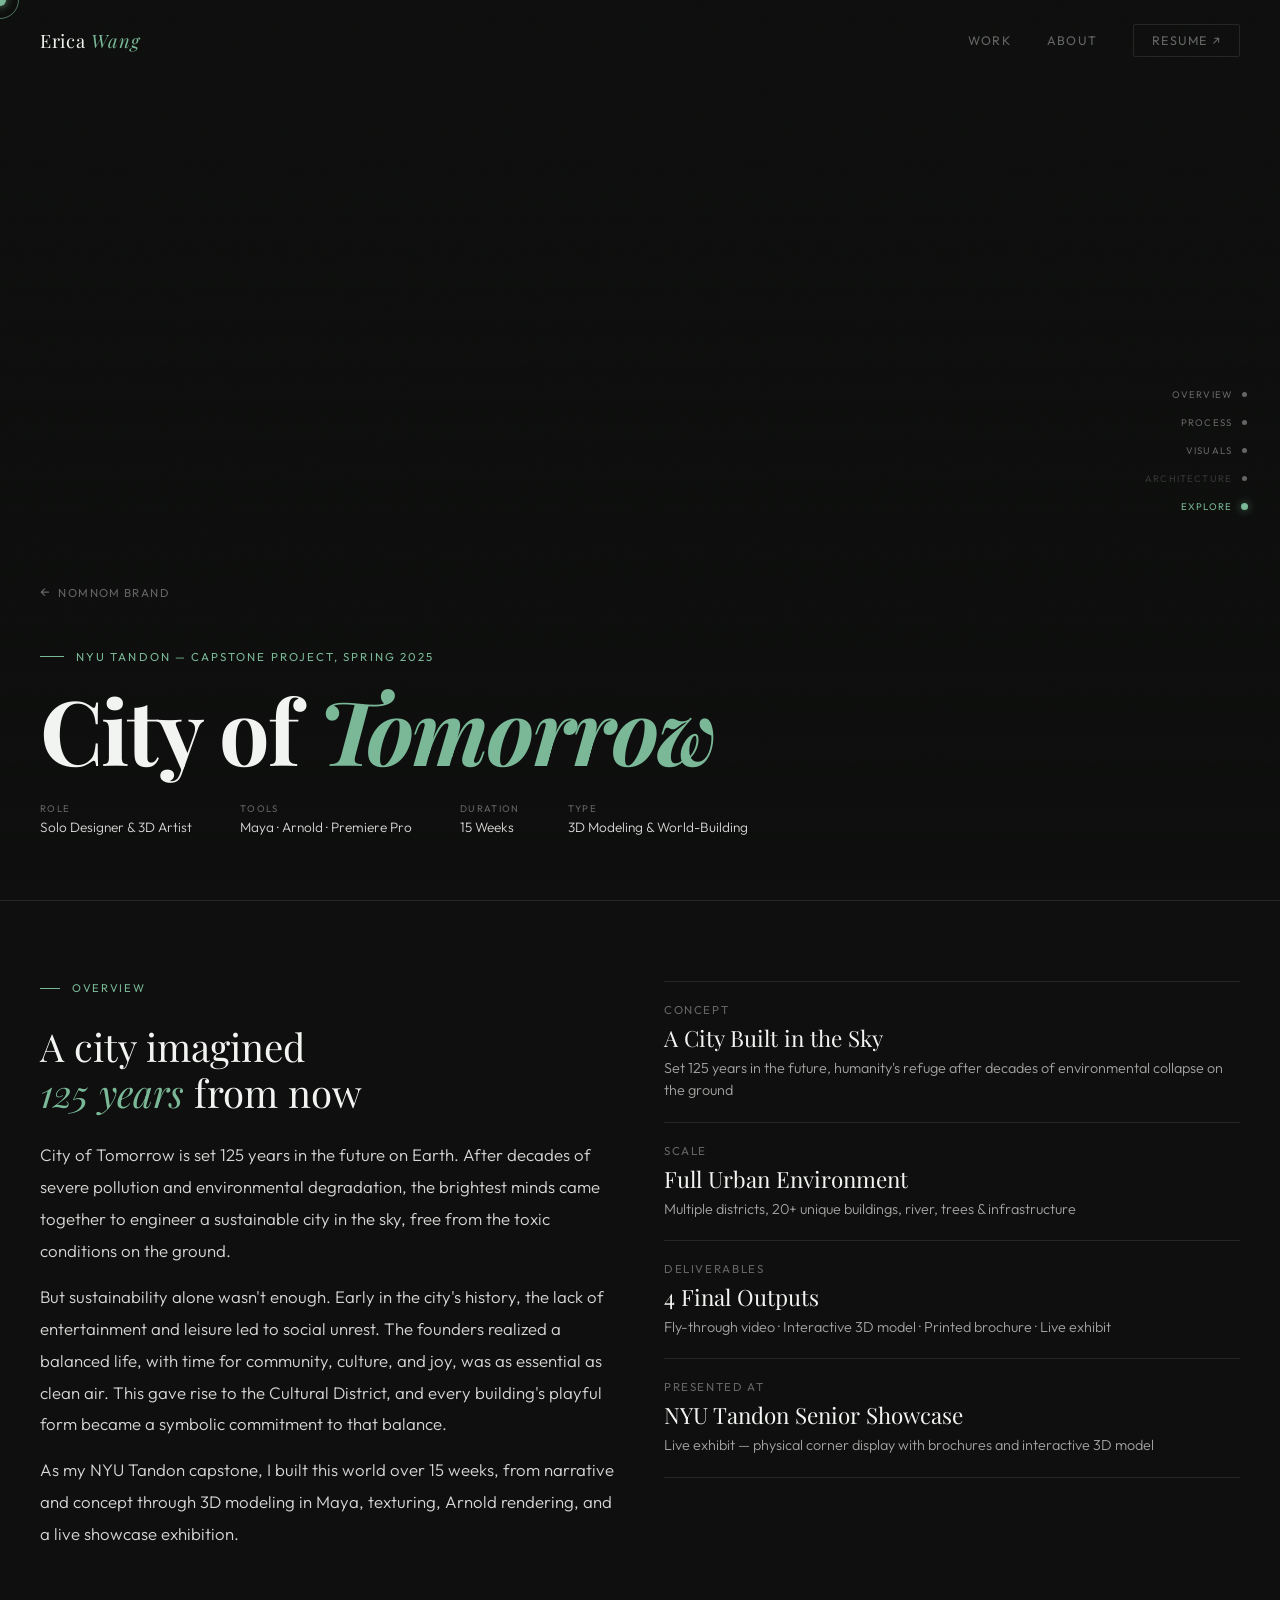
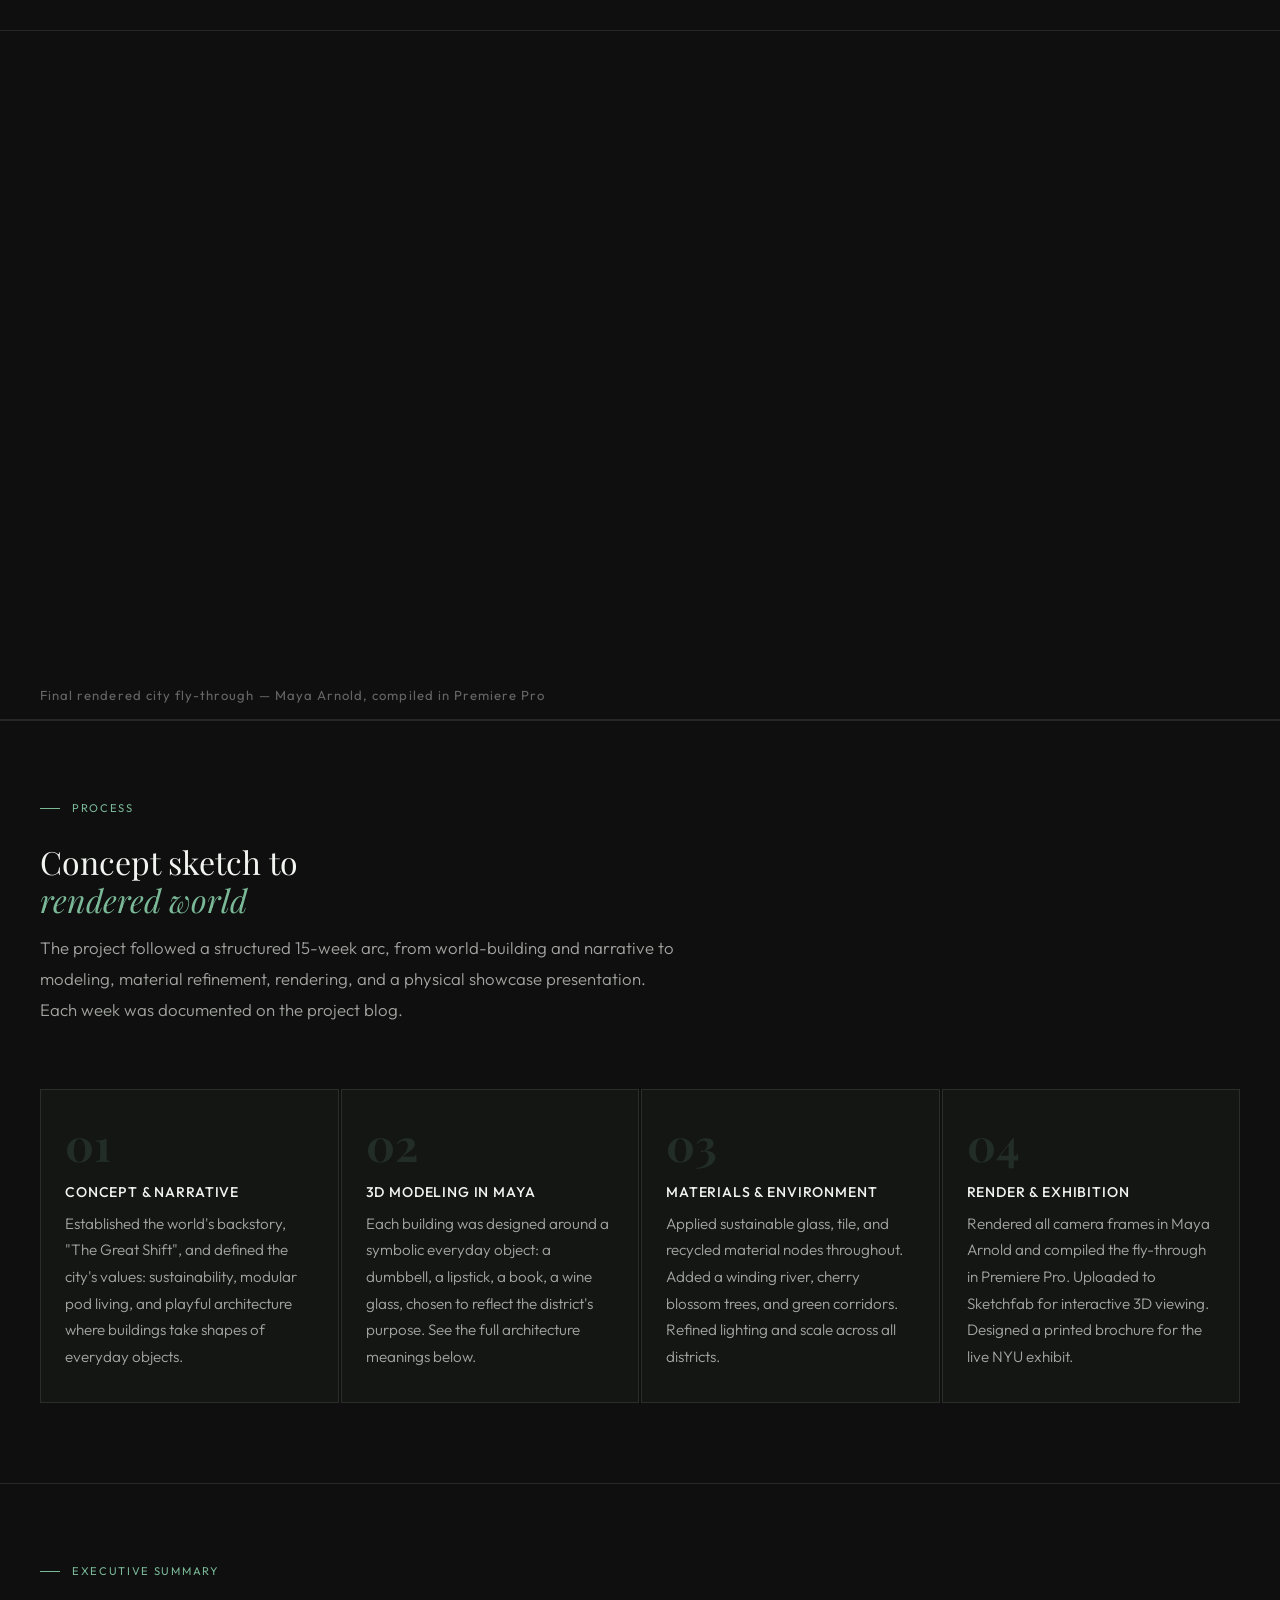
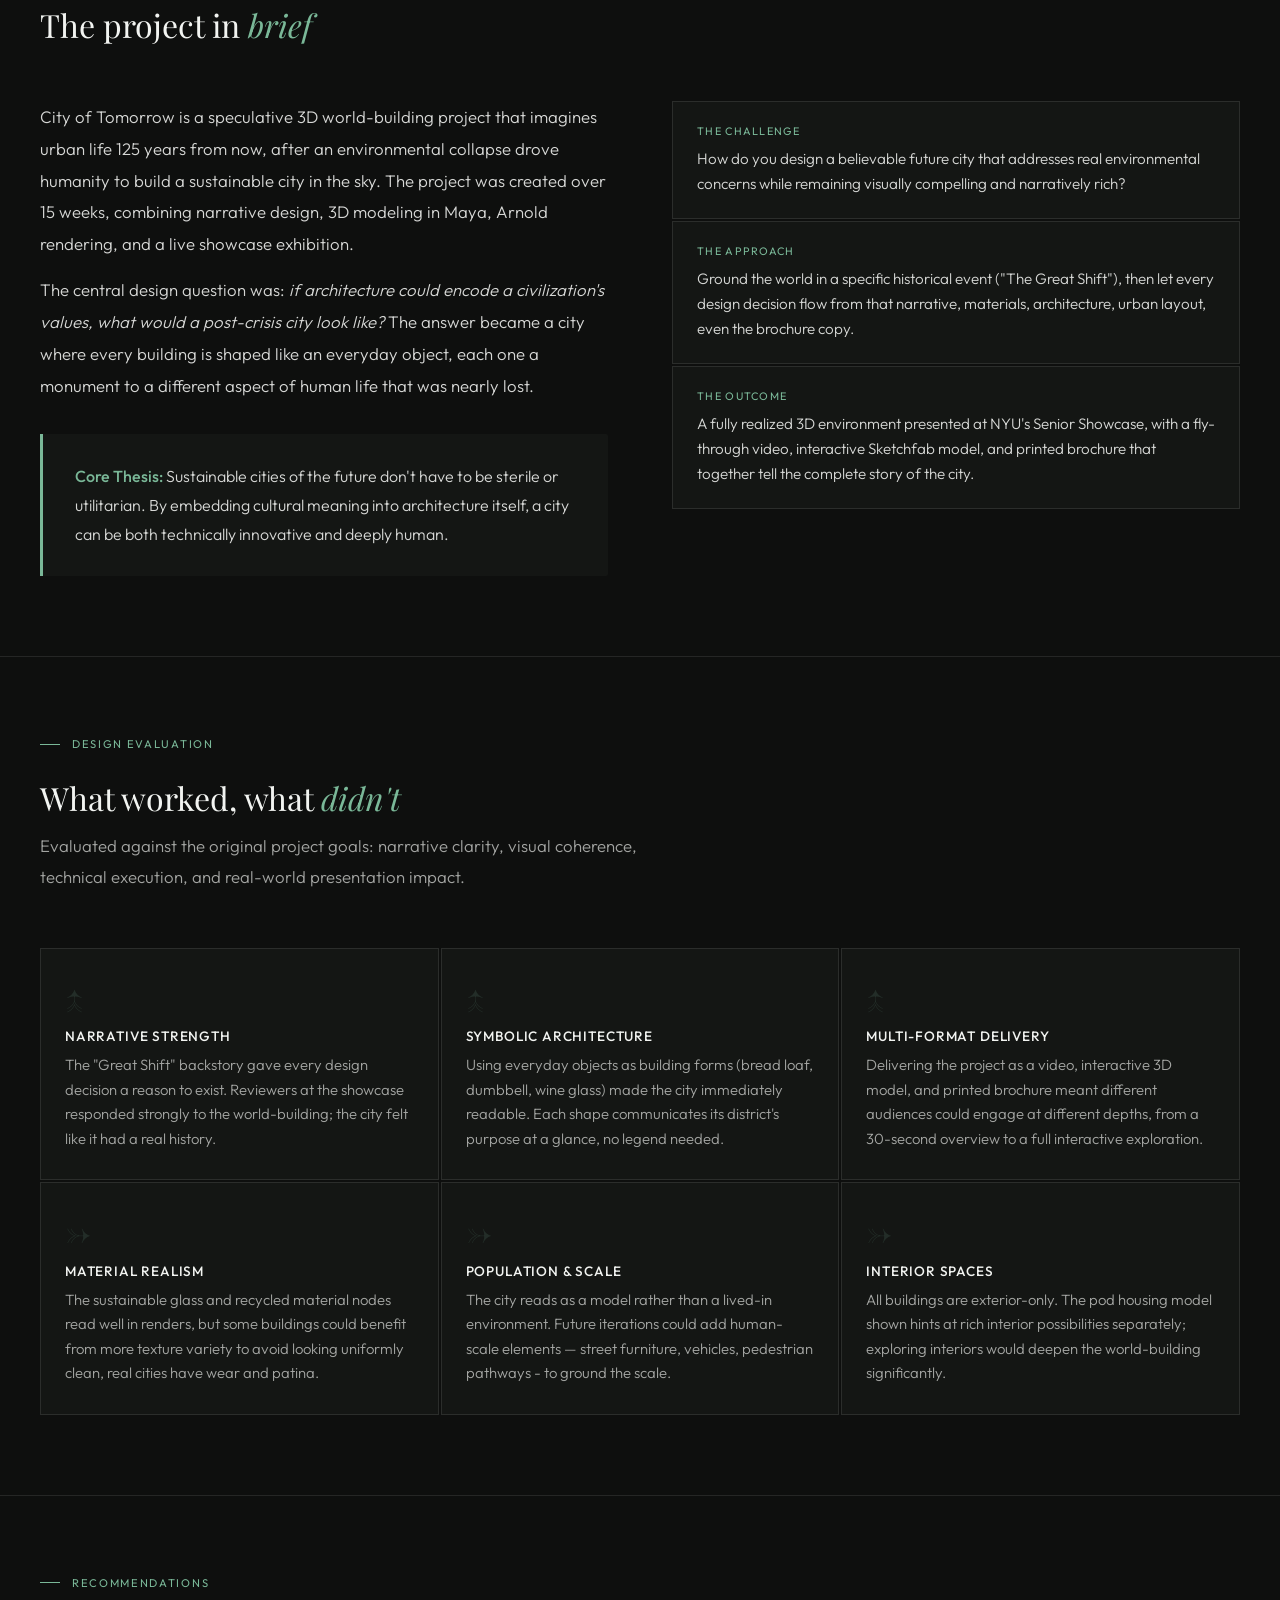
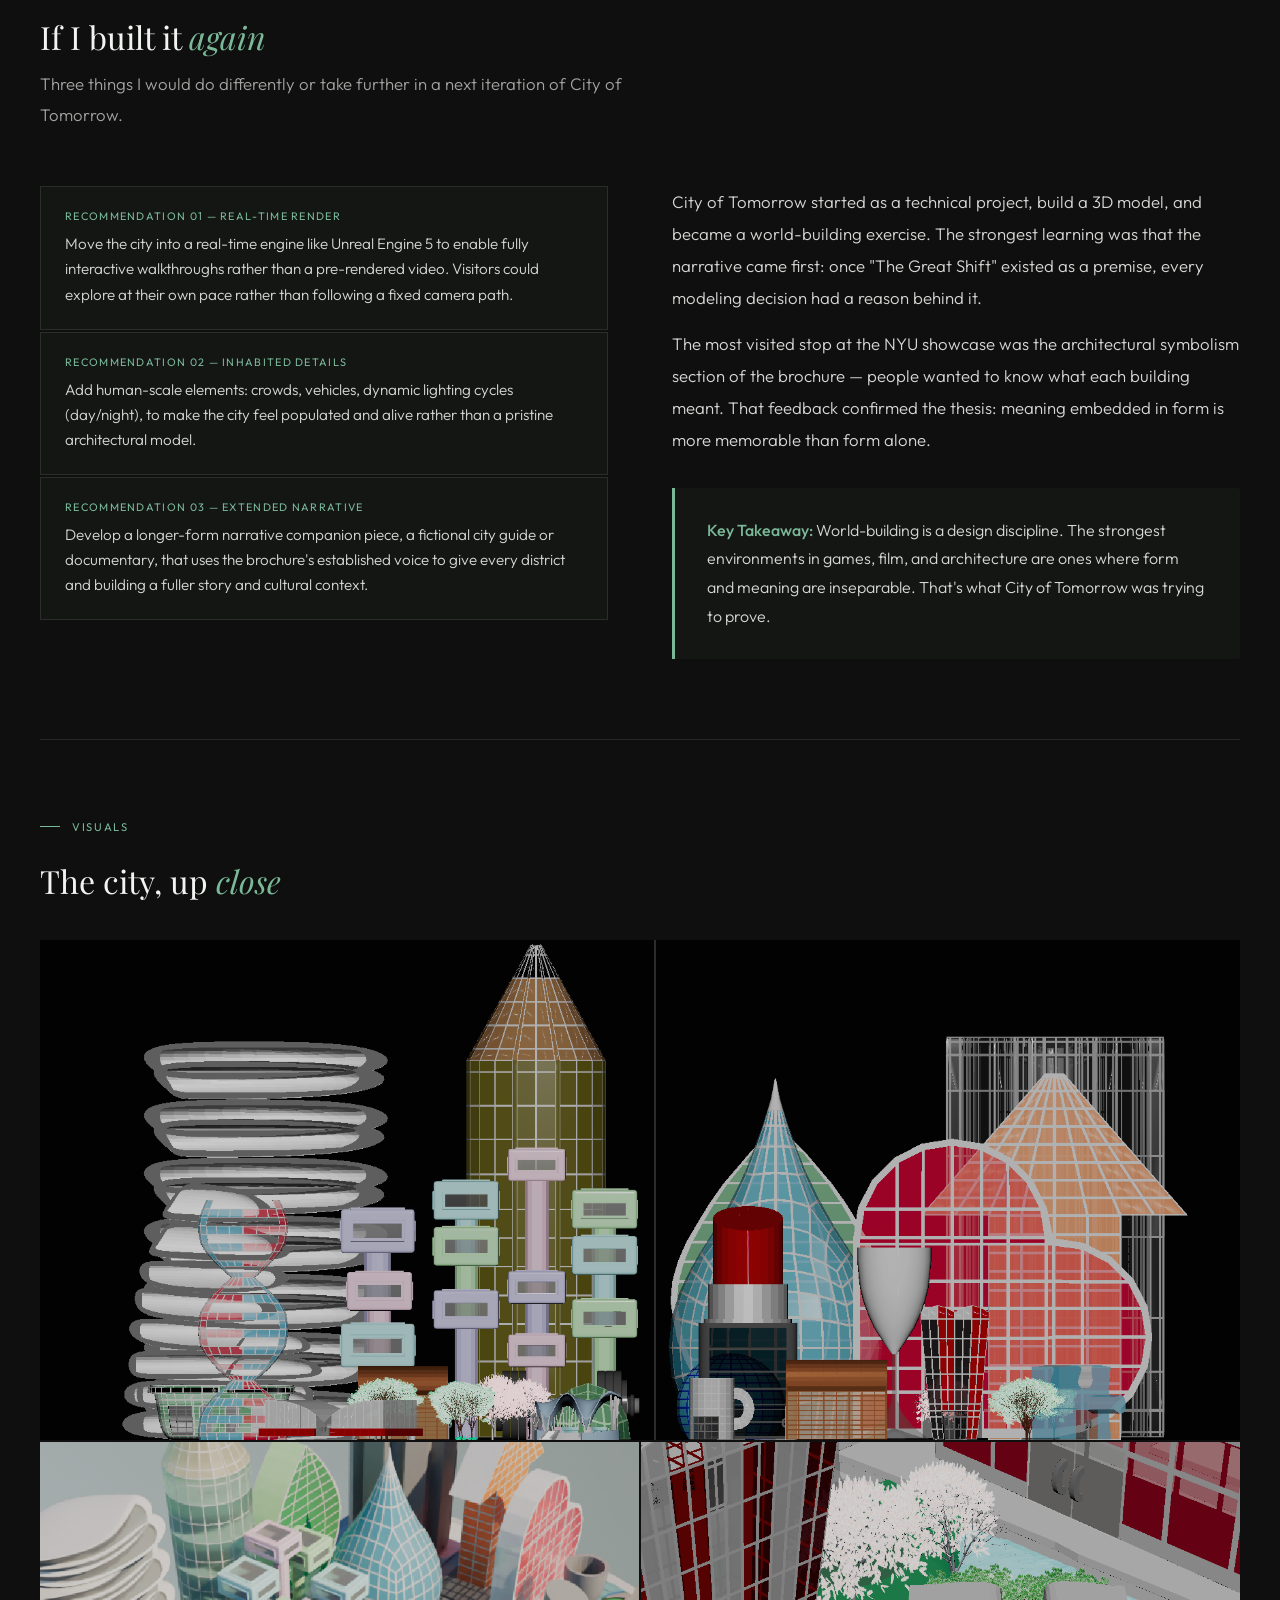
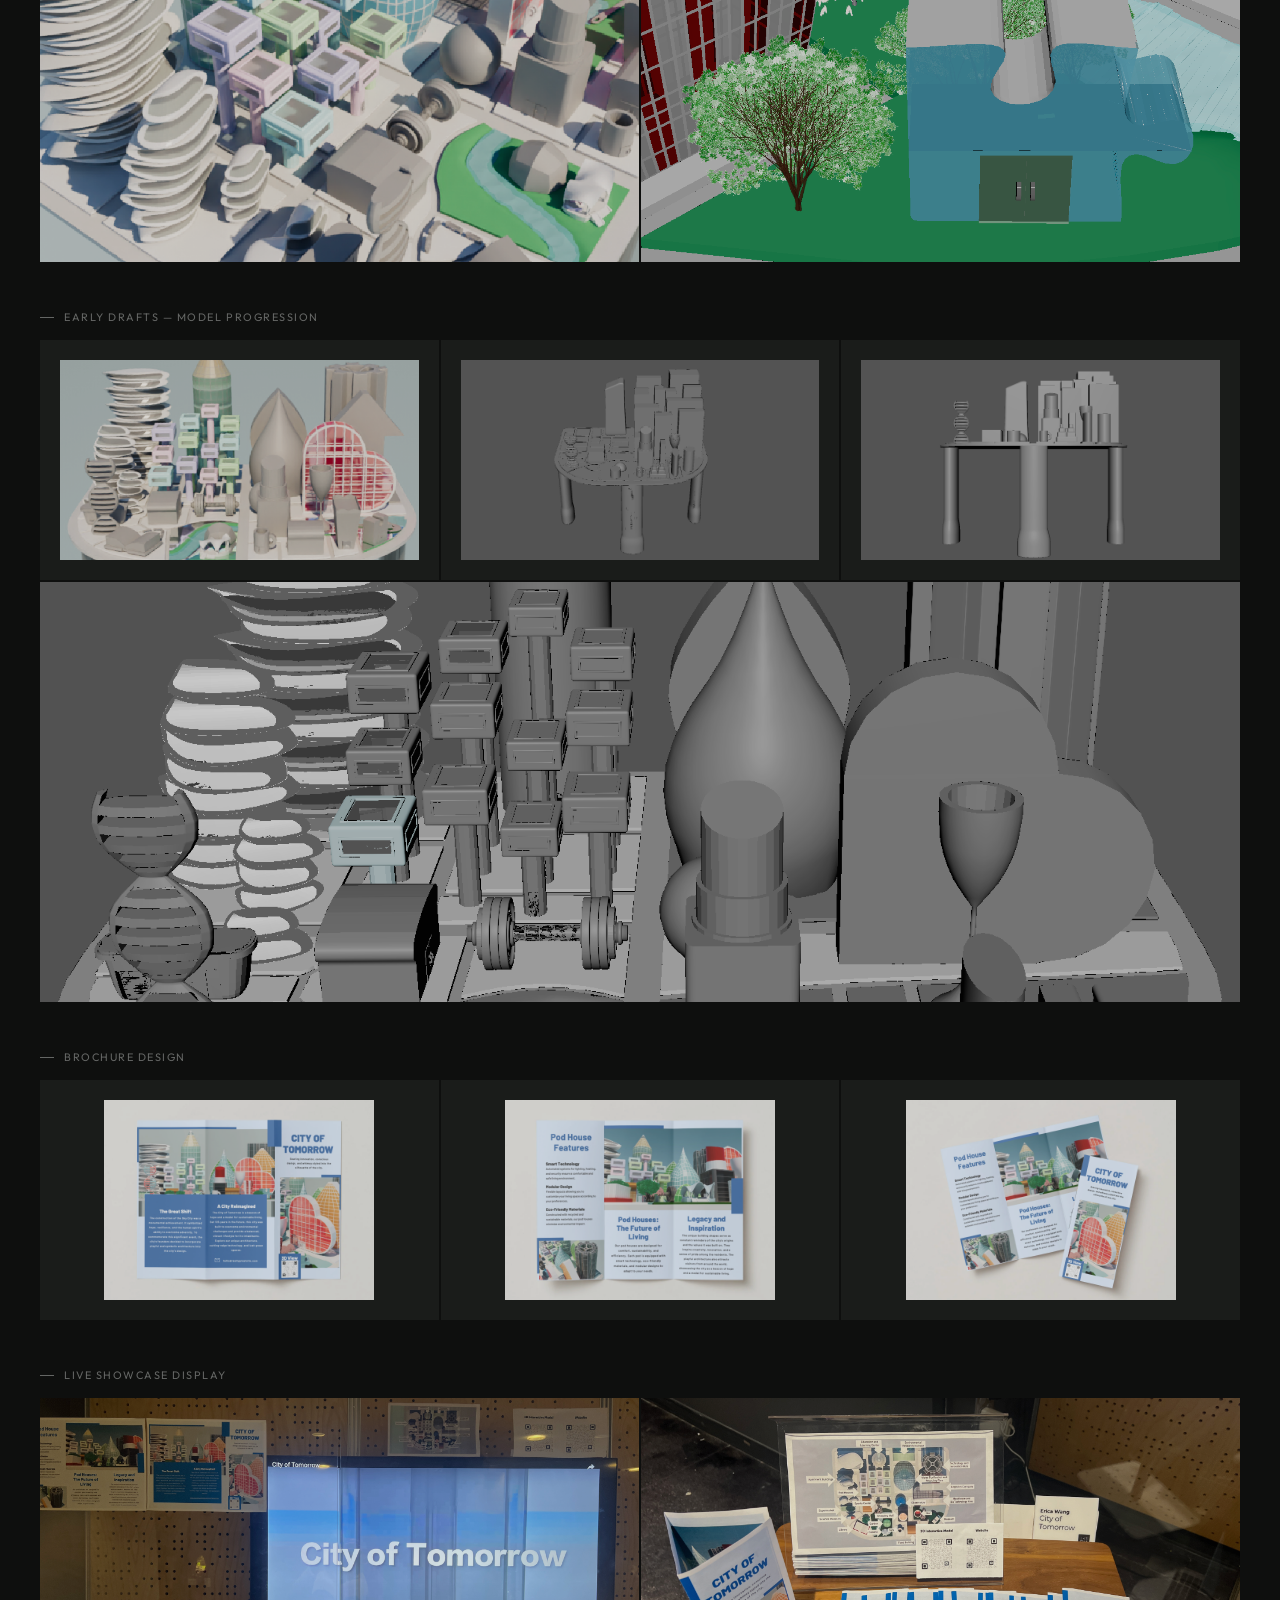
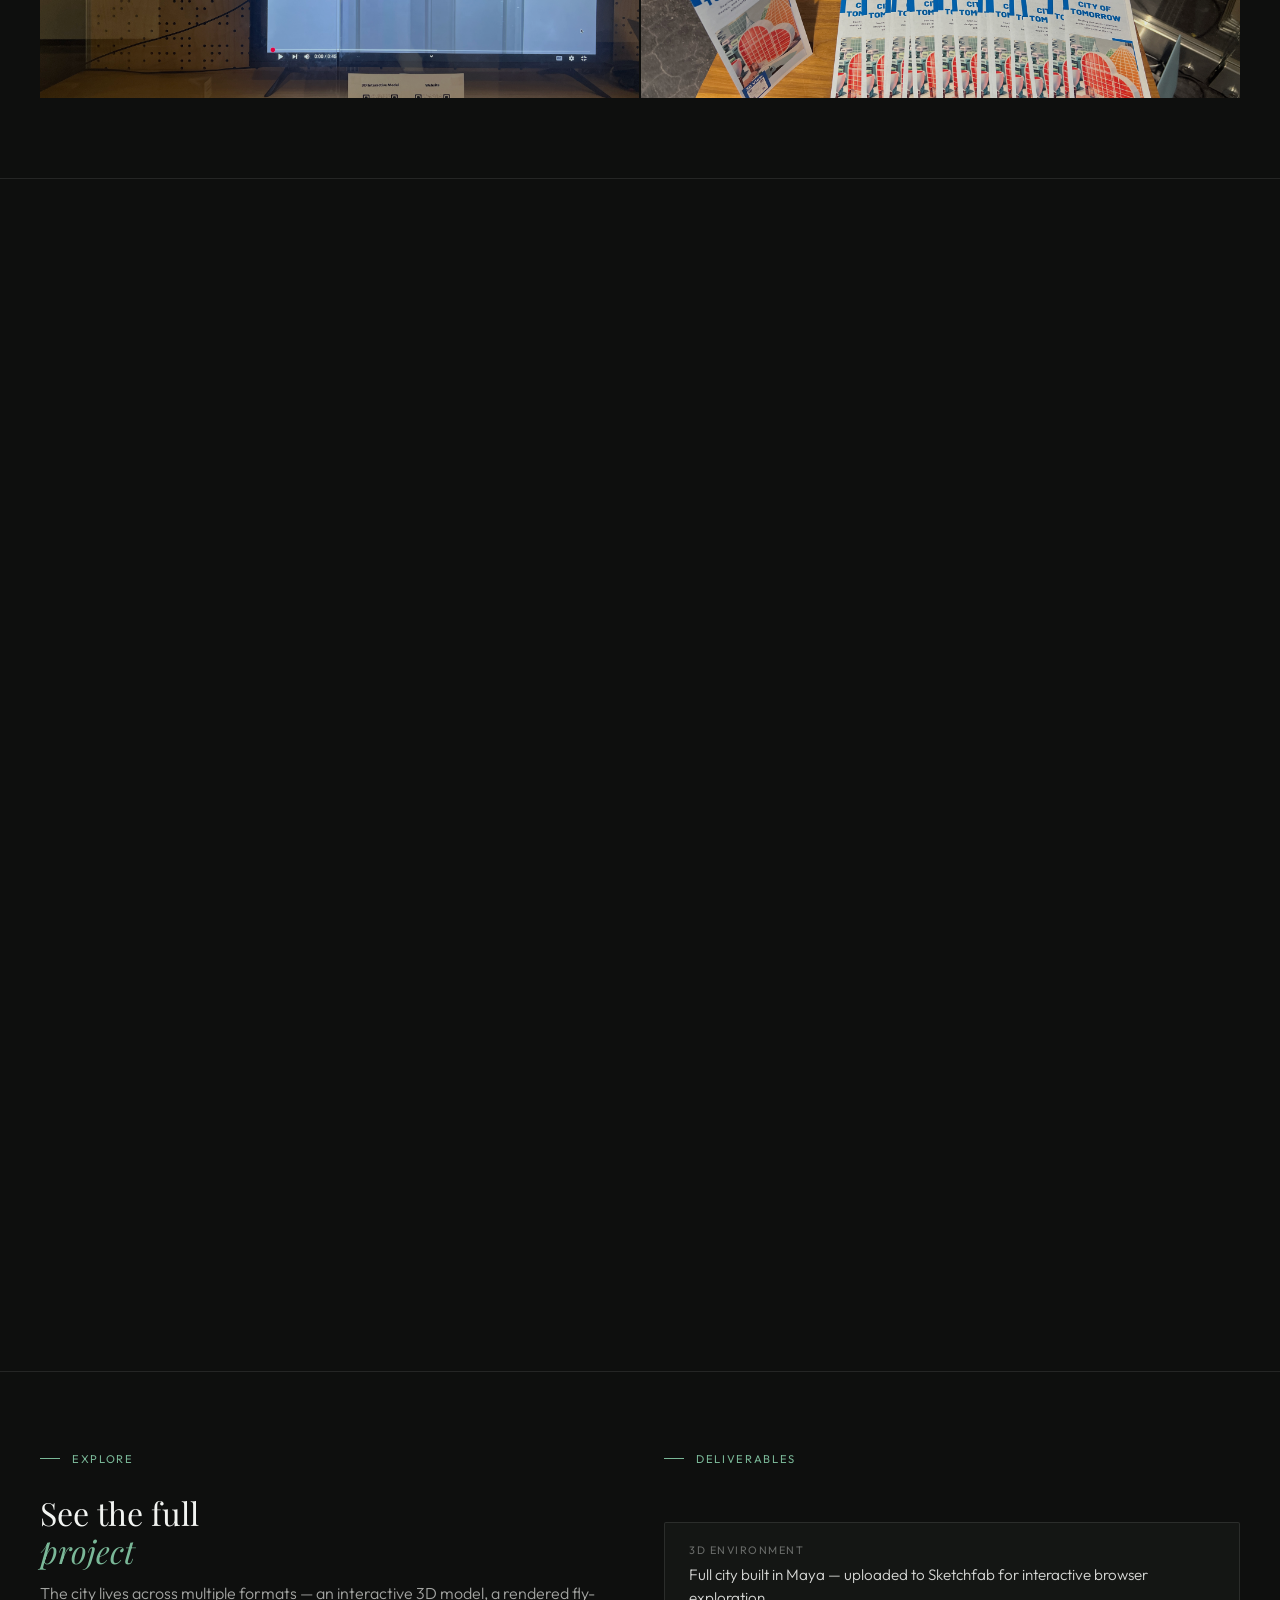
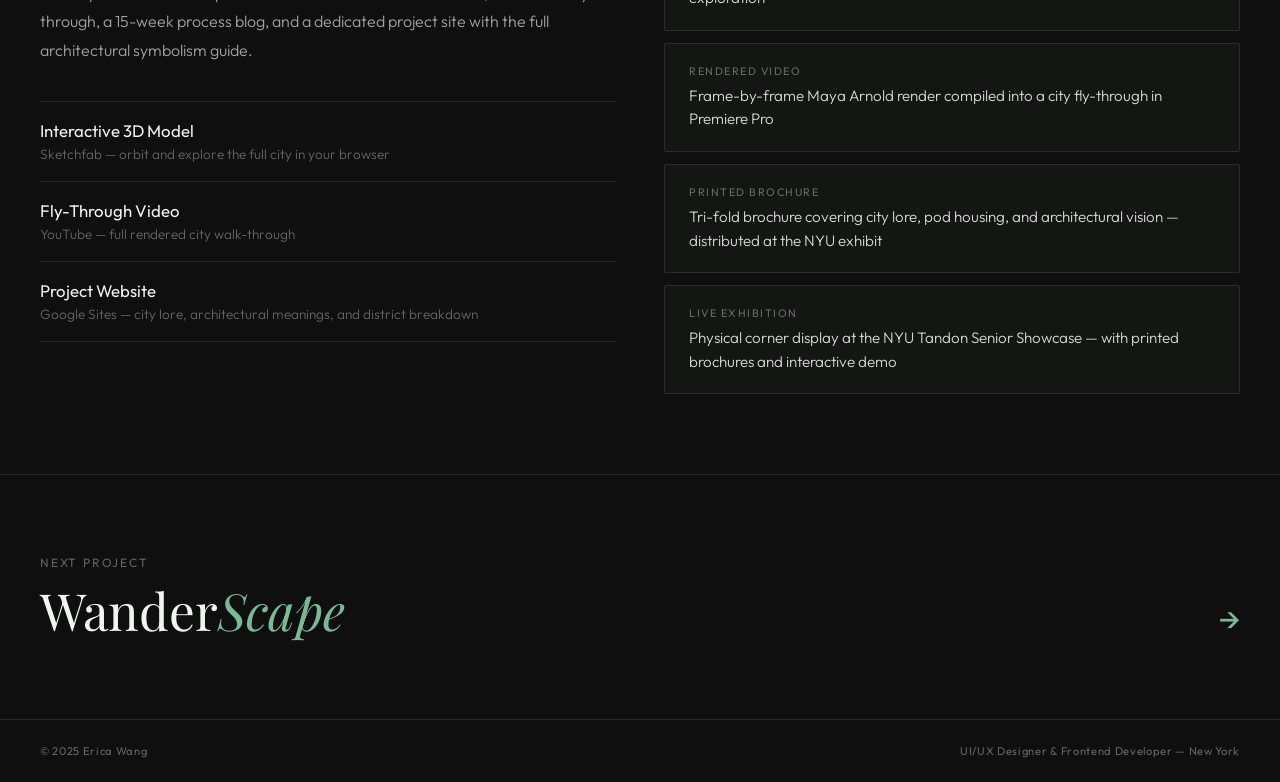
==== commit 5f4b67b1: "Update CoT.html" ====
--- a/CoT.html
+++ b/CoT.html
@@ -350,16 +350,16 @@
     <div class="reveal">
       <div class="section-label">Overview</div>
       <h2 class="overview-heading">A city imagined<br><em>125 years</em> from now</h2>
-      <p class="overview-text">City of Tomorrow is set 125 years in the future on Earth. After decades of severe pollution and environmental degradation, the brightest minds came together to engineer a sustainable city in the sky — free from the toxic conditions on the ground.</p>
-      <p class="overview-text">But sustainability alone wasn't enough. Early in the city's history, the lack of entertainment and leisure led to social unrest. The founders realized a balanced life — with time for community, culture, and joy — was as essential as clean air. This gave rise to the Cultural District, and every building's playful form became a symbolic commitment to that balance.</p>
-      <p class="overview-text">As my NYU Tandon capstone, I built this world over 15 weeks — from narrative and concept through 3D modeling in Maya, texturing, Arnold rendering, and a live showcase exhibition.</p>
+      <p class="overview-text">City of Tomorrow is set 125 years in the future on Earth. After decades of severe pollution and environmental degradation, the brightest minds came together to engineer a sustainable city in the sky, free from the toxic conditions on the ground.</p>
+      <p class="overview-text">But sustainability alone wasn't enough. Early in the city's history, the lack of entertainment and leisure led to social unrest. The founders realized a balanced life, with time for community, culture, and joy, was as essential as clean air. This gave rise to the Cultural District, and every building's playful form became a symbolic commitment to that balance.</p>
+      <p class="overview-text">As my NYU Tandon capstone, I built this world over 15 weeks, from narrative and concept through 3D modeling in Maya, texturing, Arnold rendering, and a live showcase exhibition.</p>
     </div>
     <div class="reveal">
       <div class="overview-stats">
         <div class="stat-row">
           <div class="stat-label">Concept</div>
           <div class="stat-value">A City Built in the Sky</div>
-          <div class="stat-sub">Set 125 years in the future — humanity's refuge after decades of environmental collapse on the ground</div>
+          <div class="stat-sub">Set 125 years in the future, humanity's refuge after decades of environmental collapse on the ground</div>
         </div>
         <div class="stat-row">
           <div class="stat-label">Scale</div>
@@ -393,18 +393,18 @@
     <div class="process-intro reveal">
       <div class="section-label">Process</div>
       <h2>Concept sketch to<br><em>rendered world</em></h2>
-      <p>The project followed a structured 15-week arc — from world-building and narrative to modeling, material refinement, rendering, and a physical showcase presentation. Each week was documented on the project blog.</p>
+      <p>The project followed a structured 15-week arc, from world-building and narrative to modeling, material refinement, rendering, and a physical showcase presentation. Each week was documented on the project blog.</p>
     </div>
     <div class="process-steps">
       <div class="process-step reveal">
         <div class="step-num">01</div>
         <div class="step-title">Concept & Narrative</div>
-        <div class="step-desc">Established the world's backstory — "The Great Shift" — and defined the city's values: sustainability, modular pod living, and playful architecture where buildings take shapes of everyday objects.</div>
+        <div class="step-desc">Established the world's backstory, "The Great Shift", and defined the city's values: sustainability, modular pod living, and playful architecture where buildings take shapes of everyday objects.</div>
       </div>
       <div class="process-step reveal">
         <div class="step-num">02</div>
         <div class="step-title">3D Modeling in Maya</div>
-        <div class="step-desc">Each building was designed around a symbolic everyday object — a dumbbell, a lipstick, a book, a wine glass — chosen to reflect the district's purpose. See the full architecture meanings below.</div>
+        <div class="step-desc">Each building was designed around a symbolic everyday object: a dumbbell, a lipstick, a book, a wine glass, chosen to reflect the district's purpose. See the full architecture meanings below.</div>
       </div>
       <div class="process-step reveal">
         <div class="step-num">03</div>
@@ -428,8 +428,8 @@
     </div>
     <div class="cs-two-col">
       <div>
-        <p class="cs-body">City of Tomorrow is a speculative 3D world-building project that imagines urban life 125 years from now — after an environmental collapse drove humanity to build a sustainable city in the sky. The project was created as a NYU Tandon capstone over 15 weeks, combining narrative design, 3D modeling in Maya, Arnold rendering, and a live showcase exhibition.</p>
-        <p class="cs-body">The central design question was: <em>if architecture could encode a civilization's values, what would a post-crisis city look like?</em> The answer became a city where every building is shaped like an everyday object — each one a monument to a different aspect of human life that was nearly lost.</p>
+        <p class="cs-body">City of Tomorrow is a speculative 3D world-building project that imagines urban life 125 years from now, after an environmental collapse drove humanity to build a sustainable city in the sky. The project was created over 15 weeks, combining narrative design, 3D modeling in Maya, Arnold rendering, and a live showcase exhibition.</p>
+        <p class="cs-body">The central design question was: <em>if architecture could encode a civilization's values, what would a post-crisis city look like?</em> The answer became a city where every building is shaped like an everyday object, each one a monument to a different aspect of human life that was nearly lost.</p>
         <div class="cs-callout">
           <p><strong>Core Thesis:</strong> Sustainable cities of the future don't have to be sterile or utilitarian. By embedding cultural meaning into architecture itself, a city can be both technically innovative and deeply human.</p>
         </div>
@@ -441,11 +441,11 @@
         </div>
         <div class="cs-finding">
           <div class="cs-finding-label">The Approach</div>
-          <div class="cs-finding-text">Ground the world in a specific historical event ("The Great Shift"), then let every design decision flow from that narrative — materials, architecture, urban layout, even the brochure copy.</div>
+          <div class="cs-finding-text">Ground the world in a specific historical event ("The Great Shift"), then let every design decision flow from that narrative, materials, architecture, urban layout, even the brochure copy.</div>
         </div>
         <div class="cs-finding">
           <div class="cs-finding-label">The Outcome</div>
-          <div class="cs-finding-text">A fully realized 3D environment presented at NYU's Senior Showcase — with a fly-through video, interactive Sketchfab model, and printed brochure that together tell the complete story of the city.</div>
+          <div class="cs-finding-text">A fully realized 3D environment presented at NYU's Senior Showcase, with a fly-through video, interactive Sketchfab model, and printed brochure that together tell the complete story of the city.</div>
         </div>
       </div>
     </div>
@@ -462,32 +462,32 @@
       <div class="cs-rec">
         <div class="cs-rec-num">↑</div>
         <div class="cs-rec-title">Narrative Strength</div>
-        <div class="cs-rec-text">The "Great Shift" backstory gave every design decision a reason to exist. Reviewers at the showcase responded strongly to the world-building — the city felt like it had a real history.</div>
+        <div class="cs-rec-text">The "Great Shift" backstory gave every design decision a reason to exist. Reviewers at the showcase responded strongly to the world-building; the city felt like it had a real history.</div>
       </div>
       <div class="cs-rec">
         <div class="cs-rec-num">↑</div>
         <div class="cs-rec-title">Symbolic Architecture</div>
-        <div class="cs-rec-text">Using everyday objects as building forms (bread loaf, dumbbell, wine glass) made the city immediately readable. Each shape communicates its district's purpose at a glance — no legend needed.</div>
+        <div class="cs-rec-text">Using everyday objects as building forms (bread loaf, dumbbell, wine glass) made the city immediately readable. Each shape communicates its district's purpose at a glance, no legend needed.</div>
       </div>
       <div class="cs-rec">
         <div class="cs-rec-num">↑</div>
         <div class="cs-rec-title">Multi-Format Delivery</div>
-        <div class="cs-rec-text">Delivering the project as a video, interactive 3D model, and printed brochure meant different audiences could engage at different depths — from a 30-second overview to a full interactive exploration.</div>
+        <div class="cs-rec-text">Delivering the project as a video, interactive 3D model, and printed brochure meant different audiences could engage at different depths, from a 30-second overview to a full interactive exploration.</div>
       </div>
       <div class="cs-rec">
         <div class="cs-rec-num">→</div>
         <div class="cs-rec-title">Material Realism</div>
-        <div class="cs-rec-text">The sustainable glass and recycled material nodes read well in renders, but some buildings could benefit from more texture variety to avoid looking uniformly clean — real cities have wear and patina.</div>
+        <div class="cs-rec-text">The sustainable glass and recycled material nodes read well in renders, but some buildings could benefit from more texture variety to avoid looking uniformly clean, real cities have wear and patina.</div>
       </div>
       <div class="cs-rec">
         <div class="cs-rec-num">→</div>
         <div class="cs-rec-title">Population & Scale</div>
-        <div class="cs-rec-text">The city reads as a model rather than a lived-in environment. Future iterations could add human-scale elements — street furniture, vehicles, pedestrian pathways — to ground the scale.</div>
+        <div class="cs-rec-text">The city reads as a model rather than a lived-in environment. Future iterations could add human-scale elements — street furniture, vehicles, pedestrian pathways - to ground the scale.</div>
       </div>
       <div class="cs-rec">
         <div class="cs-rec-num">→</div>
         <div class="cs-rec-title">Interior Spaces</div>
-        <div class="cs-rec-text">All buildings are exterior-only. The pod housing model shown separately hints at rich interior possibilities — exploring interiors would deepen the world-building significantly.</div>
+        <div class="cs-rec-text">All buildings are exterior-only. The pod housing model shown hints at rich interior possibilities separately; exploring interiors would deepen the world-building significantly.</div>
       </div>
     </div>
   </section>
@@ -507,18 +507,18 @@
         </div>
         <div class="cs-finding">
           <div class="cs-finding-label">Recommendation 02 — Inhabited Details</div>
-          <div class="cs-finding-text">Add human-scale elements — crowds, vehicles, dynamic lighting cycles (day/night) — to make the city feel populated and alive rather than a pristine architectural model.</div>
+          <div class="cs-finding-text">Add human-scale elements: crowds, vehicles, dynamic lighting cycles (day/night), to make the city feel populated and alive rather than a pristine architectural model.</div>
         </div>
         <div class="cs-finding">
           <div class="cs-finding-label">Recommendation 03 — Extended Narrative</div>
-          <div class="cs-finding-text">Develop a longer-form narrative companion piece — a fictional city guide or documentary — that uses the brochure's established voice to give every district and building a fuller story and cultural context.</div>
+          <div class="cs-finding-text">Develop a longer-form narrative companion piece, a fictional city guide or documentary, that uses the brochure's established voice to give every district and building a fuller story and cultural context.</div>
         </div>
       </div>
       <div>
-        <p class="cs-body">City of Tomorrow started as a technical project — build a 3D model — and became a world-building exercise. The strongest learning was that the narrative came first: once "The Great Shift" existed as a premise, every modeling decision had a reason behind it.</p>
+        <p class="cs-body">City of Tomorrow started as a technical project, build a 3D model, and became a world-building exercise. The strongest learning was that the narrative came first: once "The Great Shift" existed as a premise, every modeling decision had a reason behind it.</p>
         <p class="cs-body">The most visited stop at the NYU showcase was the architectural symbolism section of the brochure — people wanted to know what each building meant. That feedback confirmed the thesis: meaning embedded in form is more memorable than form alone.</p>
         <div class="cs-callout">
-          <p><strong>Key Takeaway:</strong> World-building is a design discipline. The strongest environments — in games, film, architecture — are ones where form and meaning are inseparable. That's what City of Tomorrow was trying to prove.</p>
+          <p><strong>Key Takeaway:</strong> World-building is a design discipline. The strongest environments in games, film, and architecture are ones where form and meaning are inseparable. That's what City of Tomorrow was trying to prove.</p>
         </div>
       </div>
     </div>
@@ -600,62 +600,62 @@
     <div class="arch-intro reveal">
       <div class="section-label">Architecture & Symbolism</div>
       <h2>Every building has a<br><em>meaning</em></h2>
-      <p>The city's founders made every structure a symbol — a reminder of the values the city was built on and the balance between survival and joy. Each building in the Cultural District takes the shape of an everyday object chosen to reflect its purpose.</p>
+      <p>The city's founders made every structure a symbol, a reminder of the values the city was built on and the balance between survival and joy. Each building in the Cultural District takes the shape of an everyday object chosen to reflect its purpose.</p>
     </div>
     <div class="arch-grid">
       <div class="arch-card reveal">
         <div class="arch-shape">🍞</div>
         <div class="arch-building">Food Building</div>
         <div class="arch-form">Bread Loaf</div>
-        <div class="arch-meaning">Represents sustenance, community, and tradition — symbolizing the importance of nourishment and fostering togetherness.</div>
+        <div class="arch-meaning">Represents sustenance, community, and tradition, symbolizing the importance of nourishment and fostering togetherness.</div>
       </div>
       <div class="arch-card reveal">
         <div class="arch-shape">💄</div>
         <div class="arch-building">Shopping Mall</div>
         <div class="arch-form">Lipstick</div>
-        <div class="arch-meaning">Represents beauty and self-expression — a commitment to providing space where people can enjoy life freely despite their challenges.</div>
+        <div class="arch-meaning">Represents beauty and self-expression, a commitment to providing space where people can enjoy life freely despite their challenges.</div>
       </div>
       <div class="arch-card reveal">
         <div class="arch-shape">🧺</div>
         <div class="arch-building">Supermarket</div>
         <div class="arch-form">Shopping Basket</div>
-        <div class="arch-meaning">Represents abundance and variety — the city's commitment to providing ample and diverse food supplies for all residents.</div>
+        <div class="arch-meaning">Represents abundance and variety, the city's commitment to providing ample and diverse food supplies for all residents.</div>
       </div>
       <div class="arch-card reveal">
         <div class="arch-shape">🍿</div>
         <div class="arch-building">Movie Theater</div>
         <div class="arch-form">Popcorn Box</div>
-        <div class="arch-meaning">Represents fun, entertainment, and the joy of film — highlighting the importance of a lively, engaging atmosphere for citizens.</div>
+        <div class="arch-meaning">Represents fun, entertainment, and the joy of film, highlighting the importance of a lively, engaging atmosphere for citizens.</div>
       </div>
       <div class="arch-card reveal">
         <div class="arch-shape">🍷</div>
         <div class="arch-building">Bar</div>
         <div class="arch-form">Wine Glass</div>
-        <div class="arch-meaning">Represents celebration, relaxation, and social connection — a reminder to unwind and enjoy life together as a community.</div>
+        <div class="arch-meaning">Represents celebration, relaxation, and social connection, a reminder to unwind and enjoy life together as a community.</div>
       </div>
       <div class="arch-card reveal">
         <div class="arch-shape">☕</div>
         <div class="arch-building">Café</div>
         <div class="arch-form">Mug</div>
-        <div class="arch-meaning">Represents warmth, comfort, and community — the simple ritual of a hot beverage and a conversation with a neighbor.</div>
+        <div class="arch-meaning">Represents warmth, comfort, and community, the simple ritual of a hot beverage and a conversation with a neighbor.</div>
       </div>
       <div class="arch-card reveal">
         <div class="arch-shape">📖</div>
         <div class="arch-building">Library</div>
         <div class="arch-form">Open Book</div>
-        <div class="arch-meaning">Signifies knowledge and information sharing — the belief that education is key to solving the world's problems.</div>
+        <div class="arch-meaning">Signifies knowledge and information sharing and the belief that education is key to solving the world's problems.</div>
       </div>
       <div class="arch-card reveal">
         <div class="arch-shape">🏋️</div>
         <div class="arch-building">Sports Center</div>
         <div class="arch-form">Dumbbell</div>
-        <div class="arch-meaning">Symbolizes strength and physical well-being — encouraging an active, healthy lifestyle for all residents.</div>
+        <div class="arch-meaning">Symbolizes strength and physical well-being, encouraging an active, healthy lifestyle for all residents.</div>
       </div>
       <div class="arch-card reveal">
         <div class="arch-shape">🧩</div>
         <div class="arch-building">Museum</div>
         <div class="arch-form">Puzzle Piece</div>
-        <div class="arch-meaning">Represents piecing together history and culture — preserving the heritage and achievements of the city's inhabitants.</div>
+        <div class="arch-meaning">Represents piecing together history and culture, preserving the heritage and achievements of the city's inhabitants.</div>
       </div>
     </div>
     <a href="https://sites.google.com/view/cityoftomorrow/design" target="_blank" class="arch-site-link reveal">See full design meanings on the project site ↗</a>
